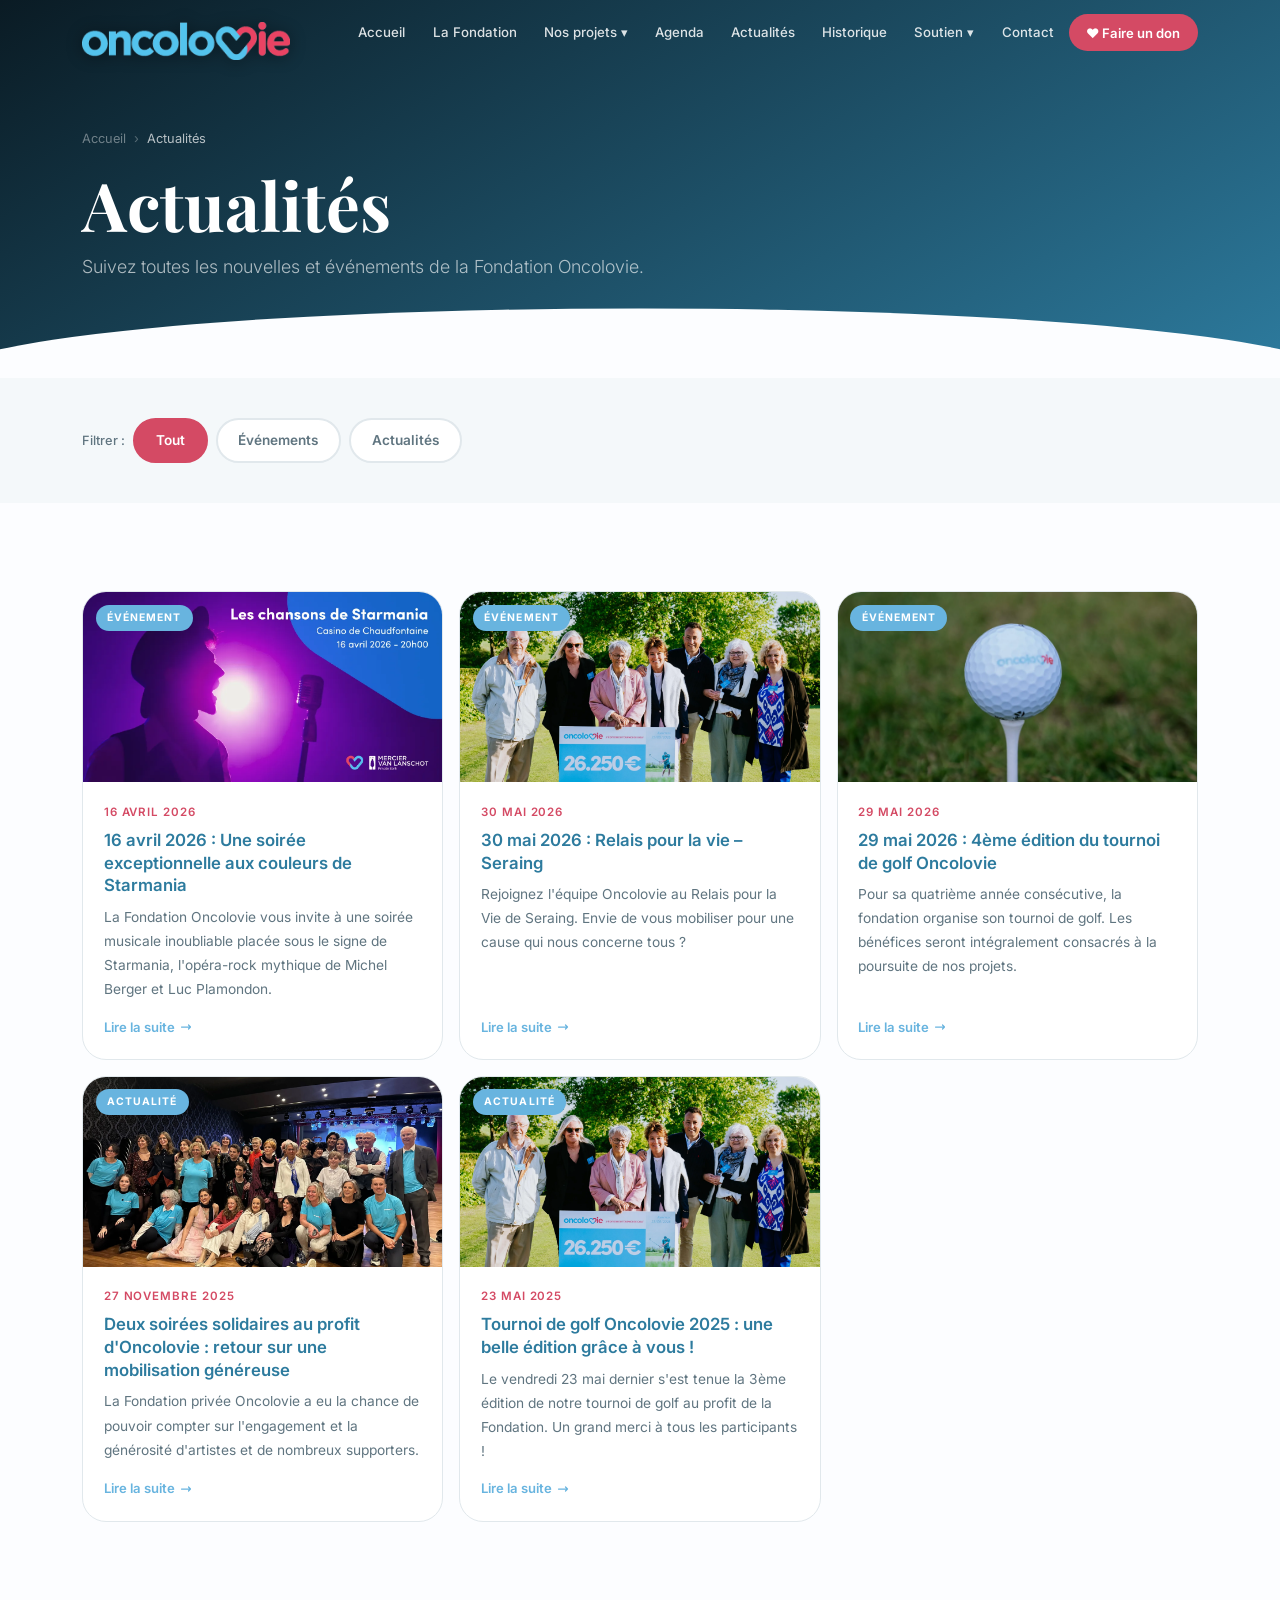
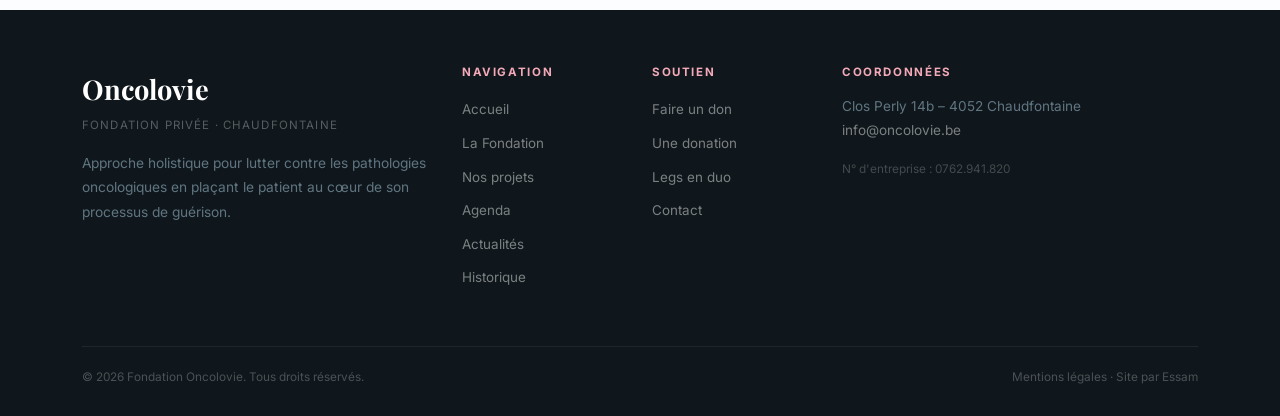
==== actualites.html @ 87f40489 "Add logo image to navbar + SVG icons for activity cards - Remplacement du texte "Oncolovie" par imag" ====
<!DOCTYPE html>
<html lang="fr">
<head>
  <meta charset="UTF-8">
  <meta name="viewport" content="width=device-width, initial-scale=1.0">
  <title>Actualités — Fondation Oncolovie</title>
  <link rel="stylesheet" href="https://cdn.jsdelivr.net/npm/bootstrap@5.3.3/dist/css/bootstrap.min.css">
  <link rel="preconnect" href="https://fonts.googleapis.com">
  <link rel="preconnect" href="https://fonts.gstatic.com" crossorigin>
  <link href="https://fonts.googleapis.com/css2?family=Playfair+Display:ital,wght@0,500;0,700;1,500&family=Inter:wght@300;400;500;600&display=swap" rel="stylesheet">
  <link rel="stylesheet" href="style.css">

  <meta name="description" content="Toutes les actualités et événements de la Fondation Oncolovie.">
</head>
<body>
<nav class="nav-wrap" id="nav">
  <div class="container">
    <div class="nav-inner">
      <a class="nav-brand" href="index.html"><img src="images/Logo.png" alt="Oncolovie" class="nav-logo"></a>
      <button class="hamburger" id="hbg" onclick="toggleNav()" aria-label="Menu">
        <span></span><span></span><span></span>
      </button>
      <ul class="nav-links" id="navlinks">
        <li><a href="index.html">Accueil</a></li>
        <li><a href="la-fondation.html">La Fondation</a></li>
        <li class="has-drop"><a href="projets.html">Nos projets ▾</a><div class="drop">
      <a href="projets.html#bons-cadeaux">Bons cadeaux – aidants proches</a>
      <a href="projets.html#soins-palliatifs">Les soins palliatifs</a>
      <a href="projets.html#psychomotricite">Module de psychomotricité</a>
      <a href="projets.html#aide-financiere">Aide financière aux parents</a>
      <a href="projets.html#reflexologie">Réflexologie plantaire</a>
      <a href="projets.html#bien-etre-had">Bien-être & HAD</a>
    </div></li>
        <li><a href="agenda.html">Agenda</a></li>
        <li><a href="actualites.html">Actualités</a></li>
        <li><a href="historique.html">Historique</a></li>
        <li class="has-drop"><a href="soutien.html">Soutien ▾</a><div class="drop">
      <a href="soutien.html#don">Faites un don</a>
      <a href="soutien.html#donation">Effectuez une donation</a>
      <a href="soutien.html#legs">Legs en duo</a>
    </div></li>
        <li><a href="contact.html">Contact</a></li>
        <li><a href="soutien.html#don" class="nav-don">❤ Faire un don</a></li>
      </ul>
    </div>
  </div>
</nav>
<section class="page-hero">
  <div class="container" style="position:relative;z-index:2;">
    <div class="bc"><a href="index.html">Accueil</a><span>›</span><span class="cur">Actualités</span></div>
    <h1>Actualités</h1>
    <p class="lead mt-2">Suivez toutes les nouvelles et événements de la Fondation Oncolovie.</p>
  </div>
</section>
<section class="sec-sm bg-warm">
  <div class="container">
    <div class="d-flex gap-2 flex-wrap align-items-center">
      <span style="font-size:.8rem;font-weight:500;color:var(--muted);">Filtrer :</span>
      <button class="amt on filter-btn" onclick="filter(this,'Tout')">Tout</button>
      <button class="amt filter-btn" onclick="filter(this,'Événement')">Événements</button>
      <button class="amt filter-btn" onclick="filter(this,'Actualité')">Actualités</button>
    </div>
  </div>
</section>
<section class="sec">
  <div class="container">
    <div class="row g-3" id="news-all">
      <div class="col-md-4"><div class="skeleton"></div></div>
      <div class="col-md-4"><div class="skeleton"></div></div>
      <div class="col-md-4"><div class="skeleton"></div></div>
    </div>
    <div id="no-r" style="display:none;" class="text-center py-5"><p>Aucun article dans cette catégorie.</p></div>
  </div>
</section>
<footer>
  <div class="container">
    <div class="row gy-4">
      <div class="col-lg-4">
        <div class="foot-brand">Oncolovie</div>
        <div class="foot-sub mt-1">Fondation privée · Chaudfontaine</div>
        <p style="font-size:.86rem;margin-top:1rem;">Approche holistique pour lutter contre les pathologies oncologiques en plaçant le patient au cœur de son processus de guérison.</p>
      </div>
      <div class="col-6 col-lg-2">
        <h5>Navigation</h5>
        <ul>
          <li><a href="index.html">Accueil</a></li>
          <li><a href="la-fondation.html">La Fondation</a></li>
          <li><a href="projets.html">Nos projets</a></li>
          <li><a href="agenda.html">Agenda</a></li>
          <li><a href="actualites.html">Actualités</a></li>
          <li><a href="historique.html">Historique</a></li>
        </ul>
      </div>
      <div class="col-6 col-lg-2">
        <h5>Soutien</h5>
        <ul>
          <li><a href="soutien.html#don">Faire un don</a></li>
          <li><a href="soutien.html#donation">Une donation</a></li>
          <li><a href="soutien.html#legs">Legs en duo</a></li>
          <li><a href="contact.html">Contact</a></li>
        </ul>
      </div>
      <div class="col-lg-4">
        <h5>Coordonnées</h5>
        <p style="font-size:.85rem;">Clos Perly 14b – 4052 Chaudfontaine<br>
          <a href="mailto:info@oncolovie.be" style="color:rgba(255,255,255,.45);">info@oncolovie.be</a></p>
        <p style="font-size:.74rem;margin-top:.6rem;color:rgba(255,255,255,.22);">N° d'entreprise : 0762.941.820</p>
      </div>
    </div>
    <div class="foot-bottom">
      <span>© 2026 Fondation Oncolovie. Tous droits réservés.</span>
      <span><a href="mentions-legales.html">Mentions légales</a> · Site par <a href="https://venomenale.github.io/DAFA/">Essam</a></span>
    </div>
  </div>
</footer>
<script src="https://cdn.jsdelivr.net/npm/bootstrap@5.3.3/dist/js/bootstrap.bundle.min.js"></script>
<script>
const navEl = document.getElementById('nav');
if(navEl) window.addEventListener('scroll', function(){ navEl.classList.toggle('solid', window.scrollY > 50); });

function toggleNav(){
  var nl = document.getElementById('navlinks');
  var hbg = document.getElementById('hbg');
  nl.classList.toggle('open');
  hbg.classList.toggle('is-open');
  if(!nl.classList.contains('open')){
    document.querySelectorAll('.has-drop').forEach(function(el){ el.classList.remove('open-drop'); });
  }
}

document.querySelectorAll('.has-drop > a').forEach(function(a){
  a.addEventListener('click', function(e){
    if(window.innerWidth < 992){
      e.preventDefault();
      var p = this.closest('.has-drop');
      var was = p.classList.contains('open-drop');
      document.querySelectorAll('.has-drop').forEach(function(el){ el.classList.remove('open-drop'); });
      if(!was) p.classList.add('open-drop');
    }
  });
});

document.querySelectorAll('.nav-links li:not(.has-drop) a').forEach(function(a){
  a.addEventListener('click', function(){
    if(window.innerWidth < 992){
      document.getElementById('navlinks').classList.remove('open');
      document.getElementById('hbg').classList.remove('is-open');
    }
  });
});

document.addEventListener('click', function(e){
  var nav = document.getElementById('nav');
  if(nav && !nav.contains(e.target)){
    document.getElementById('navlinks').classList.remove('open');
    document.getElementById('hbg').classList.remove('is-open');
    document.querySelectorAll('.has-drop').forEach(function(el){ el.classList.remove('open-drop'); });
  }
});

const obs = new IntersectionObserver(function(entries){
  entries.forEach(function(e){ if(e.isIntersecting) e.target.classList.add('in'); });
}, {threshold: 0.1});
document.querySelectorAll('.fu').forEach(function(el){ obs.observe(el); });
</script>
<script>
var allNews = [];
function fmtDate(s){ return new Date(s).toLocaleDateString('fr-BE',{day:'numeric',month:'long',year:'numeric'}); }
function buildCard(item){
  var img = item.image
    ? '<div class="news-thumb"><img src="' + item.image + '" alt="' + item.titre + '" loading="lazy"><span class="news-badge">' + item.tag + '</span></div>'
    : '<div class="news-thumb-fallback"></div>';
  return '<div class="col-md-4" data-tag="' + item.tag + '"><div class="news-card">' + img + '<div class="news-body"><div class="news-date">' + fmtDate(item.date) + '</div><h4>' + item.titre + '</h4><p>' + item.extrait + '</p><a href="' + item.lien + '" class="more-link">Lire la suite <svg viewBox="0 0 24 24" fill="none" stroke="currentColor" stroke-width="2.5" style="width:12px;height:12px"><path stroke-linecap="round" stroke-linejoin="round" d="M17 8l4 4m0 0l-4 4m4-4H3"/></svg></a></div></div></div>';
}
function renderNews(data){
  var g = document.getElementById('news-all');
  if(!g) return;
  if(!data.length){ g.innerHTML=''; document.getElementById('no-r').style.display='block'; return; }
  document.getElementById('no-r').style.display='none';
  g.innerHTML = data.map(buildCard).join('');
}
function filter(btn, tag){
  document.querySelectorAll('.filter-btn').forEach(function(b){ b.classList.remove('on'); });
  btn.classList.add('on');
  renderNews(tag === 'Tout' ? allNews : allNews.filter(function(n){ return n.tag === tag; }));
}
fetch('./news.json')
  .then(function(r){ return r.json(); })
  .then(function(d){ allNews = d; renderNews(d); })
  .catch(function(){
    var g = document.getElementById('news-all');
    if(g) g.innerHTML = '<div class="col-12 text-center py-4"><p>Actualités bientôt disponibles.</p></div>';
  });
</script>
</body>
</html>
---- style.css ----
/* ================================================================
   ONCOLOVIE — style.css
   ► Charte Graphique UX 2026
   ================================================================ */

:root {
  /* Couleurs Logo Oncolovie */
  --logo-blue:  #68B4DF;
  --logo-pink:  #D44A64;

  /* Variables principales */
  --rose:       var(--logo-blue);   
  --rose-d:     #2D7B9E;   
  --rose-l:     #A5D4EF;   
  --gold:       var(--logo-pink);   
  --gold-d:     #A1354A;   
  --gold-l:     #F3A9B7;   

  /* Fonds et Textes */
  --cream:      #FCFDFF;   
  --cream2:     #F4F8FA;   
  --white:      #FFFFFF;
  --ink:        #1A2A32;   
  --muted:      #607580;   
  --border:     #E1E8EC;   

  --font-titre: 'Playfair Display', serif;
  --font-corps: 'Inter', sans-serif;
  --radius:     14px;
  --radius-lg:  24px;
  
  --shadow:     0 4px 24px rgba(104, 180, 223, 0.12);
  --shadow-lg:  0 12px 48px rgba(104, 180, 223, 0.20);
}

/* ---- BASE ---- */
*, *::before, *::after { box-sizing: border-box; margin: 0; padding: 0; }
html { scroll-behavior: smooth; }
body { font-family: var(--font-corps); font-size: 16px; line-height: 1.7; color: var(--ink); background: var(--cream); -webkit-font-smoothing: antialiased; }

h1, h2, h3, h4 { font-family: var(--font-titre); line-height: 1.15; color: var(--rose-d); }
h1 { font-size: clamp(2.6rem, 5.5vw, 4.2rem); font-weight: 700; }
h2 { font-size: clamp(2rem, 4vw, 3rem); font-weight: 700; }
h3 { font-size: clamp(1.4rem, 2.5vw, 2rem); font-weight: 500; }
h4 { font-size: 1.15rem; font-weight: 600; font-family: var(--font-corps); }
p  { color: var(--muted); line-height: 1.75; }
a  { color: var(--rose); text-decoration: none; transition: .25s; }
a:hover { color: var(--gold); }
.lead { font-size: 1.12rem; font-weight: 300; color: var(--muted); }
img { max-width: 100%; }

/* ---- UTILITAIRES ---- */
.tag { display: inline-flex; align-items: center; gap: .35rem; font-size: .7rem; font-weight: 600; letter-spacing: .14em; text-transform: uppercase; color: var(--gold); margin-bottom: .6rem; }
.tag::before { content: ''; display: block; width: 22px; height: 2px; background: var(--gold); border-radius: 2px; }
.tag.center { justify-content: center; }
.divider { width: 44px; height: 3px; background: var(--gold); border-radius: 2px; margin: .9rem 0 1.4rem; }
.divider.center { margin-left: auto; margin-right: auto; }
.sec    { padding: 5.5rem 0; }
.sec-sm { padding: 2.5rem 0; }
.sec-md { padding: 3.5rem 0; }
.bg-warm { background: var(--cream2); }

/* ---- BOUTONS ---- */
.btn { display: inline-flex; align-items: center; gap: .5rem; padding: .85rem 2rem; border-radius: 50px; font-weight: 600; font-size: .9rem; border: none; cursor: pointer; transition: .25s; text-decoration: none !important; line-height: 1; }
.btn-rose  { background: var(--rose); color: #fff !important; box-shadow: 0 4px 18px rgba(104, 180, 223, 0.3); }
.btn-rose:hover  { background: var(--rose-d); transform: translateY(-2px); box-shadow: 0 8px 28px rgba(104, 180, 223, 0.4); color: #fff !important; }
.btn-gold  { background: var(--gold); color: #fff !important; box-shadow: 0 4px 18px rgba(212, 74, 100, 0.3); }
.btn-gold:hover  { background: var(--gold-d); transform: translateY(-2px); box-shadow: 0 8px 28px rgba(212, 74, 100, 0.4); color: #fff !important; }
.btn-outline { background: transparent; color: var(--rose) !important; border: 2px solid var(--rose); }
.btn-outline:hover { background: var(--rose); color: #fff !important; }
.btn-ghost { background: rgba(255,255,255,.12); color: #fff !important; border: 1.5px solid rgba(255,255,255,.35); backdrop-filter: blur(8px); }
.btn-ghost:hover { background: rgba(255,255,255,.22); color: #fff !important; }

/* ---- NAVBAR ---- */
.nav-wrap { position: fixed; top: 0; left: 0; right: 0; z-index: 9999; padding: .9rem 0; transition: .35s; }
.nav-wrap.solid { background: rgba(252, 253, 255, 0.96); backdrop-filter: blur(16px); box-shadow: 0 2px 20px rgba(0,0,0,.06); padding: .55rem 0; }
.nav-inner { display: flex; align-items: center; justify-content: space-between; gap: 1rem; }
.nav-brand { font-family: var(--font-titre); font-size: 1.5rem; font-weight: 700; color: #fff; line-height: 1; transition: .25s; text-decoration: none !important; display: flex; align-items: center; }
.nav-brand span { display: block; font-family: var(--font-corps); font-size: .62rem; font-weight: 400; letter-spacing: .16em; text-transform: uppercase; opacity: .7; margin-top: .1rem; }
.nav-logo { height: 38px; width: auto; display: block; filter: drop-shadow(0 1px 8px rgba(0,0,0,.45)); transition: .35s; }
.nav-wrap.solid .nav-logo { filter: none; }
.nav-wrap.solid .nav-brand { color: var(--rose-d); }
.nav-links { display: flex; align-items: center; gap: .2rem; list-style: none; }
.nav-links li a { color: rgba(255,255,255,.85); font-size: .83rem; font-weight: 500; padding: .4rem .75rem; border-radius: 8px; transition: .2s; display: block; text-decoration: none !important; }
.nav-links li a:hover { color: #fff; background: rgba(255,255,255,.1); }
.nav-wrap.solid .nav-links li a { color: var(--muted); }
.nav-wrap.solid .nav-links li a:hover { color: var(--rose); background: var(--cream2); }
.has-drop { position: relative; }
.drop { display: none; position: absolute; top: calc(100% + .5rem); left: 0; background: #fff; border-radius: var(--radius); padding: .5rem; min-width: 270px; box-shadow: 0 16px 48px rgba(0,0,0,.12); border: 1px solid var(--border); }
.has-drop:hover .drop { display: block; }
.drop a { display: block; padding: .5rem .9rem; font-size: .82rem; color: var(--muted) !important; border-radius: 8px; transition: .2s; text-decoration: none !important; }
.drop a:hover { background: var(--cream2); color: var(--rose) !important; }
.nav-don { background: var(--gold) !important; color: #fff !important; border-radius: 50px !important; padding: .45rem 1.1rem !important; font-weight: 600 !important; font-size: .82rem !important; }
.nav-don:hover { background: var(--gold-d) !important; transform: translateY(-1px); }
.hamburger { display: none; flex-direction: column; gap: 5px; cursor: pointer; background: none; border: none; padding: .3rem; }
.hamburger span { display: block; width: 22px; height: 2px; background: #fff; border-radius: 2px; transition: .3s; }
.nav-wrap.solid .hamburger span { background: var(--rose-d); }
@media (max-width: 991px) {
  .nav-links { display: none; flex-direction: column; position: absolute; top: 100%; left: 0; right: 0; background: rgba(10, 23, 32, 0.97); backdrop-filter: blur(16px); -webkit-backdrop-filter: blur(16px); padding: 1rem 1rem 1.5rem; gap: 0; box-shadow: 0 12px 40px rgba(0,0,0,.35); border-top: 1px solid rgba(255,255,255,.07); }
  .nav-links.open { display: flex; }
  .nav-links li a { color: rgba(255,255,255,.75) !important; padding: .7rem 1rem; border-radius: 8px; }
  .nav-links li a:hover { color: #fff !important; background: rgba(255,255,255,.08) !important; }
  .drop { position: static; box-shadow: none; border: none; padding: 0 0 .5rem 1rem; background: transparent; }
  .drop a { color: rgba(255,255,255,.45) !important; }
  .drop a:hover { color: rgba(255,255,255,.85) !important; background: rgba(255,255,255,.06) !important; }
  .has-drop .drop { display: none; }
  .has-drop.open-drop .drop { display: block; }
  .hamburger { display: flex; }
}

/* Hamburger → X animation */
.hamburger span { transition: transform .3s, opacity .3s; }
.hamburger.is-open span:nth-child(1) { transform: translateY(7px) rotate(45deg); }
.hamburger.is-open span:nth-child(2) { opacity: 0; transform: scaleX(0); }
.hamburger.is-open span:nth-child(3) { transform: translateY(-7px) rotate(-45deg); }

/* Filter buttons (fond clair) */
.filter-btn { border-color: var(--border) !important; color: var(--muted) !important; background: var(--white) !important; }
.filter-btn:hover { border-color: var(--rose) !important; color: var(--rose) !important; background: var(--cream2) !important; }
.filter-btn.on { border-color: var(--gold) !important; background: var(--gold) !important; color: #fff !important; }
.filter-btn.on:hover { background: var(--gold-d) !important; border-color: var(--gold-d) !important; }

/* ---- HERO ---- */
.hero { min-height: 100vh; display: flex; align-items: center; position: relative; overflow: hidden; background: linear-gradient(150deg, #0A1B24 0%, var(--rose-d) 40%, #051015 100%); }
.hero-bg { position: absolute; inset: 0; background-size: cover; background-position: center; opacity: .18; mix-blend-mode: luminosity; }
.hero-glow { position: absolute; width: 600px; height: 600px; border-radius: 50%; background: radial-gradient(circle, rgba(212, 74, 100, 0.15) 0%, transparent 70%); right: -100px; top: 50%; transform: translateY(-50%); pointer-events: none; }
.hero-ring { position: absolute; right: 0; top: 50%; transform: translateY(-50%); width: 500px; height: 500px; border: 1px solid rgba(212, 74, 100, 0.15); border-radius: 50%; pointer-events: none; }
.hero-ring::before { content: ''; position: absolute; inset: 50px; border: 1px solid rgba(212, 74, 100, 0.08); border-radius: 50%; }
.hero-content { position: relative; z-index: 2; max-width: 660px; }
.hero h1 { color: #fff; margin-bottom: 1.3rem; }
.hero h1 em { font-style: italic; color: var(--gold-l); }
.hero .lead { color: rgba(255,255,255,.7); max-width: 520px; margin-bottom: 2rem; }
.hero-btns { display: flex; flex-wrap: wrap; gap: .9rem; }
.hero-scroll { position: absolute; bottom: 2rem; left: 50%; transform: translateX(-50%); color: rgba(255,255,255,.35); font-size: .65rem; letter-spacing: .15em; text-transform: uppercase; display: flex; flex-direction: column; align-items: center; gap: .4rem; animation: bob 2.2s ease-in-out infinite; }
@keyframes bob { 0%,100%{transform:translateX(-50%) translateY(0)} 50%{transform:translateX(-50%) translateY(6px)} }

/* ---- STATS ---- */
.stats { background: var(--rose-d); padding: 2rem 0; }
.stats-grid { display: grid; grid-template-columns: repeat(4, 1fr); gap: 1px; background: rgba(255,255,255,.1); }
@media (max-width: 767px) { .stats-grid { grid-template-columns: repeat(2, 1fr); } }
.stat { background: var(--rose-d); padding: 1.5rem; text-align: center; }
.stat .num { font-family: var(--font-titre); font-size: 2.4rem; font-weight: 700; color: var(--gold-l); line-height: 1; }
.stat .lbl { font-size: .72rem; font-weight: 600; letter-spacing: .08em; text-transform: uppercase; color: rgba(255,255,255,.7); margin-top: .25rem; }

/* ---- CARDS ---- */
.bcard { background: var(--white); border-radius: var(--radius-lg); padding: 2rem; border: 1px solid var(--border); transition: .3s; height: 100%; }
.bcard:hover { transform: translateY(-4px); box-shadow: var(--shadow-lg); }
.icon-wrap { width: 48px; height: 48px; background: linear-gradient(135deg, var(--rose), var(--rose-l)); border-radius: 12px; display: flex; align-items: center; justify-content: center; margin-bottom: 1rem; }
.icon-wrap svg { width: 22px; height: 22px; stroke: #fff; fill: none; }
.icon-wrap.gold { background: linear-gradient(135deg, var(--gold), var(--gold-l)); }
.icon-wrap.sm { width: 38px; height: 38px; border-radius: 9px; }
.icon-wrap.sm svg { width: 18px; height: 18px; }
.icon-wrap.mx-auto { margin-left: auto; margin-right: auto; }

/* ---- ACTIVITÉS ---- */
.activite { text-align: center; padding: 1.5rem 1rem; background: var(--white); border-radius: var(--radius-lg); border: 1px solid var(--border); transition: .3s; }
.activite:hover { transform: translateY(-3px); box-shadow: var(--shadow); }
.activite img, .activite svg { width: 64px; height: 64px; object-fit: contain; margin-bottom: .9rem; display: block; margin-left: auto; margin-right: auto; }
.activite:hover svg { transform: scale(1.08); transition: .3s; }
.activite h4 { font-family: var(--font-corps); font-size: .95rem; font-weight: 600; color: var(--rose-d); }

/* ---- NEWS ---- */
.news-card { background: var(--white); border-radius: var(--radius-lg); overflow: hidden; border: 1px solid var(--border); transition: .3s; display: flex; flex-direction: column; height: 100%; }
.news-card:hover { transform: translateY(-4px); box-shadow: var(--shadow-lg); }
.news-thumb { height: 190px; overflow: hidden; position: relative; background: var(--cream2); }
.news-thumb img { width: 100%; height: 100%; object-fit: cover; transition: .5s; }
.news-card:hover .news-thumb img { transform: scale(1.05); }
.news-thumb-fallback { height: 190px; background: linear-gradient(135deg, var(--rose), var(--rose-l)); }
.news-badge { position: absolute; top: .8rem; left: .8rem; background: var(--rose); color: #fff; font-size: .65rem; font-weight: 700; letter-spacing: .1em; text-transform: uppercase; padding: .25rem .7rem; border-radius: 50px; }
.news-body { padding: 1.3rem; flex: 1; display: flex; flex-direction: column; }
.news-date { font-size: .72rem; font-weight: 600; letter-spacing: .08em; text-transform: uppercase; color: var(--gold); margin-bottom: .4rem; }
.news-body h4 { color: var(--rose-d); font-size: 1.05rem; margin-bottom: .5rem; line-height: 1.35; }
.news-body p { font-size: .86rem; flex: 1; margin-bottom: .9rem; }
.more-link { font-size: .82rem; font-weight: 600; color: var(--rose); display: inline-flex; align-items: center; gap: .3rem; margin-top: auto; }
.more-link svg { width: 12px; height: 12px; transition: .2s; }
.news-card:hover .more-link svg { transform: translateX(4px); }
.skeleton { background: linear-gradient(90deg, var(--cream2) 25%, var(--border) 50%, var(--cream2) 75%); background-size: 200% 100%; animation: shim 1.4s infinite; border-radius: var(--radius-lg); height: 290px; }
@keyframes shim { 0%{background-position:200% 0} 100%{background-position:-200% 0} }

/* ---- EVENTS ---- */
.event { display: flex; gap: 1.2rem; align-items: flex-start; background: var(--white); border-radius: var(--radius); padding: 1.3rem; border: 1px solid var(--border); transition: .25s; }
.event:hover { transform: translateY(-2px); box-shadow: var(--shadow); }
.event-cal { min-width: 58px; background: var(--rose); color: #fff; border-radius: 10px; text-align: center; padding: .5rem .35rem; flex-shrink: 0; }
.event-cal .d { font-family: var(--font-titre); font-size: 1.8rem; font-weight: 700; line-height: 1; }
.event-cal .m { font-size: .65rem; font-weight: 700; letter-spacing: .1em; text-transform: uppercase; opacity: .8; }
.event-info h4 { font-family: var(--font-corps); font-size: 1rem; font-weight: 600; color: var(--rose-d); margin-bottom: .2rem; }
.event-loc { font-size: .78rem; color: var(--muted); display: flex; align-items: center; gap: .25rem; margin-top: .3rem; }
.event-loc svg { width: 10px; height: 10px; }

/* ---- DON BANNER ---- */
.don-banner { background: linear-gradient(135deg, #0A1B24 0%, var(--rose-d) 50%, var(--gold-d) 100%); border-radius: var(--radius-lg); padding: 3.5rem 2.5rem; text-align: center; position: relative; overflow: hidden; }
.don-banner::before { content: '♥'; position: absolute; font-size: 14rem; opacity: .04; top: 50%; left: 50%; transform: translate(-50%,-50%); color: #fff; pointer-events: none; }
.don-banner h2 { color: #fff; font-style: italic; }
.don-banner .sub { color: rgba(255,255,255,.65); max-width: 460px; margin: .8rem auto 0; }
.amounts { display: flex; justify-content: center; gap: .7rem; flex-wrap: wrap; margin: 1.6rem 0; }
.amt { padding: .55rem 1.3rem; border: 2px solid rgba(255,255,255,.25); border-radius: 50px; color: #fff; font-weight: 600; font-size: .85rem; background: transparent; cursor: pointer; transition: .2s; }
.amt:hover, .amt.on { border-color: var(--gold-l); background: var(--gold); }

/* ---- FORMULAIRE ---- */
.fld { background: var(--cream); border: 1.5px solid var(--border); border-radius: 10px; padding: .82rem 1rem; font-family: var(--font-corps); font-size: .92rem; color: var(--ink); width: 100%; transition: .2s; }
.fld:focus { outline: none; border-color: var(--rose-l); box-shadow: 0 0 0 3px rgba(104, 180, 223, 0.15); }
.fld-label { display: block; font-size: .8rem; font-weight: 600; color: var(--ink); margin-bottom: .35rem; }
.form-card { background: var(--white); border-radius: var(--radius-lg); padding: 2.2rem; border: 1px solid var(--border); }

/* ---- PAGE HERO ---- */
.page-hero { padding: 8rem 0 5rem; background: linear-gradient(150deg, #0A1B24 0%, var(--rose-d) 100%); position: relative; overflow: hidden; }
.page-hero::after { content: ''; position: absolute; bottom: 0; left: 0; right: 0; height: 70px; background: var(--cream); clip-path: ellipse(55% 100% at 50% 100%); }
.page-hero h1 { color: #fff; }
.page-hero .lead { color: rgba(255,255,255,.65); }
.bc { display: flex; gap: .5rem; align-items: center; margin-bottom: 1rem; font-size: .8rem; }
.bc a { color: rgba(255,255,255,.4); text-decoration: none; }
.bc span { color: rgba(255,255,255,.3); }
.bc .cur { color: rgba(255,255,255,.7); }

/* ---- PROJETS ---- */
.proj-block { background: var(--white); border-radius: var(--radius-lg); padding: 2.5rem; border: 1px solid var(--border); border-top: 4px solid var(--gold); margin-bottom: 1.5rem; }
.proj-num { font-family: var(--font-titre); font-size: 3rem; font-weight: 700; color: var(--border); line-height: 1; margin-bottom: .5rem; }
.proj-block h3 { color: var(--rose-d); margin-bottom: .75rem; }

/* ---- CONTACT ---- */
.cinfo { display: flex; gap: .9rem; align-items: flex-start; margin-bottom: 1.2rem; }
.cicon { width: 40px; height: 40px; background: linear-gradient(135deg, var(--rose), var(--rose-l)); border-radius: 10px; display: flex; align-items: center; justify-content: center; flex-shrink: 0; }
.cicon svg { width: 18px; height: 18px; stroke: #fff; fill: none; }

/* ---- TIMELINE ---- */
.timeline { padding-left: 2.2rem; border-left: 2px solid var(--border); }
.tl-item { position: relative; margin-bottom: 2.5rem; }
.tl-item::before { content: ''; position: absolute; left: -2.6rem; top: .3rem; width: 14px; height: 14px; background: var(--gold); border-radius: 50%; border: 3px solid var(--cream); }

/* ---- CITATION ---- */
.quote { border-left: 4px solid var(--gold); padding: 1.2rem 1.5rem; background: var(--cream2); border-radius: 0 12px 12px 0; font-family: var(--font-titre); font-size: 1.25rem; font-style: italic; color: var(--rose-d); line-height: 1.5; }

/* ---- FOOTER ---- */
footer { background: #0F171C; color: rgba(255,255,255,.55); padding: 3.5rem 0 1.8rem; }
.foot-brand { font-family: var(--font-titre); font-size: 1.7rem; font-weight: 700; color: #fff; }
.foot-sub { font-size: .72rem; letter-spacing: .1em; color: rgba(255,255,255,.3); text-transform: uppercase; }
footer h5 { font-size: .72rem; font-weight: 700; letter-spacing: .14em; text-transform: uppercase; color: var(--gold-l); margin-bottom: 1rem; }
footer ul { list-style: none; padding: 0; }
footer li { margin-bottom: .4rem; }
footer li a { color: rgba(255,255,255,.45); font-size: .84rem; transition: .2s; text-decoration: none; }
footer li a:hover { color: var(--rose-l); }
.foot-bottom { border-top: 1px solid rgba(255,255,255,.07); padding-top: 1.2rem; margin-top: 2.5rem; font-size: .74rem; color: rgba(255,255,255,.25); display: flex; justify-content: space-between; flex-wrap: wrap; gap: .5rem; }
.foot-bottom a { color: rgba(255,255,255,.25); text-decoration: none; }

/* ---- ANIMATIONS ---- */
.fu { opacity: 0; transform: translateY(24px); transition: .6s; }
.fu.in { opacity: 1; transform: translateY(0); }
.d1{transition-delay:.1s} .d2{transition-delay:.2s} .d3{transition-delay:.3s} .d4{transition-delay:.4s}

/* ---- RESPONSIVE ---- */
@media (max-width: 991px) { .hero-ring { display: none; } }
@media (max-width: 767px) {
  .hero { padding: 5.5rem 0 3rem; min-height: 100svh; }
  .sec { padding: 3.5rem 0; }
  .don-banner { padding: 2.5rem 1.2rem; }
  .page-hero { padding: 7rem 0 4rem; }
}

/* Classes utilitaires ajoutées pour nettoyage HTML */
.img-overlay {
  position: absolute; inset: 0;
  background: linear-gradient(135deg, rgba(10, 27, 36, 0.7), rgba(104, 180, 223, 0.3));
  display: flex; align-items: flex-end; padding: 2rem; border-radius: 20px;
}
.img-overlay h3, .img-overlay p { color: #fff; }
.footer-link { color: rgba(255,255,255,.45); }
.footer-link:hover { color: var(--gold); }
.foot-nr { color: rgba(255,255,255,.22); }
.txt-italic-rose { font-style: italic; color: var(--rose-d); font-size: 1.05rem; }
.txt-small-muted { font-size: .85rem; margin-bottom: 0; }
.list-clean { list-style: none; padding: 0; }
.list-clean li { padding: .4rem 0; border-bottom: 1px solid var(--border); }
.list-clean li:last-child { border-bottom: none; }
.box-highlight { background: var(--cream2); border-radius: 12px; border-left: 4px solid var(--gold); padding: 1rem; margin-top: 1rem; }
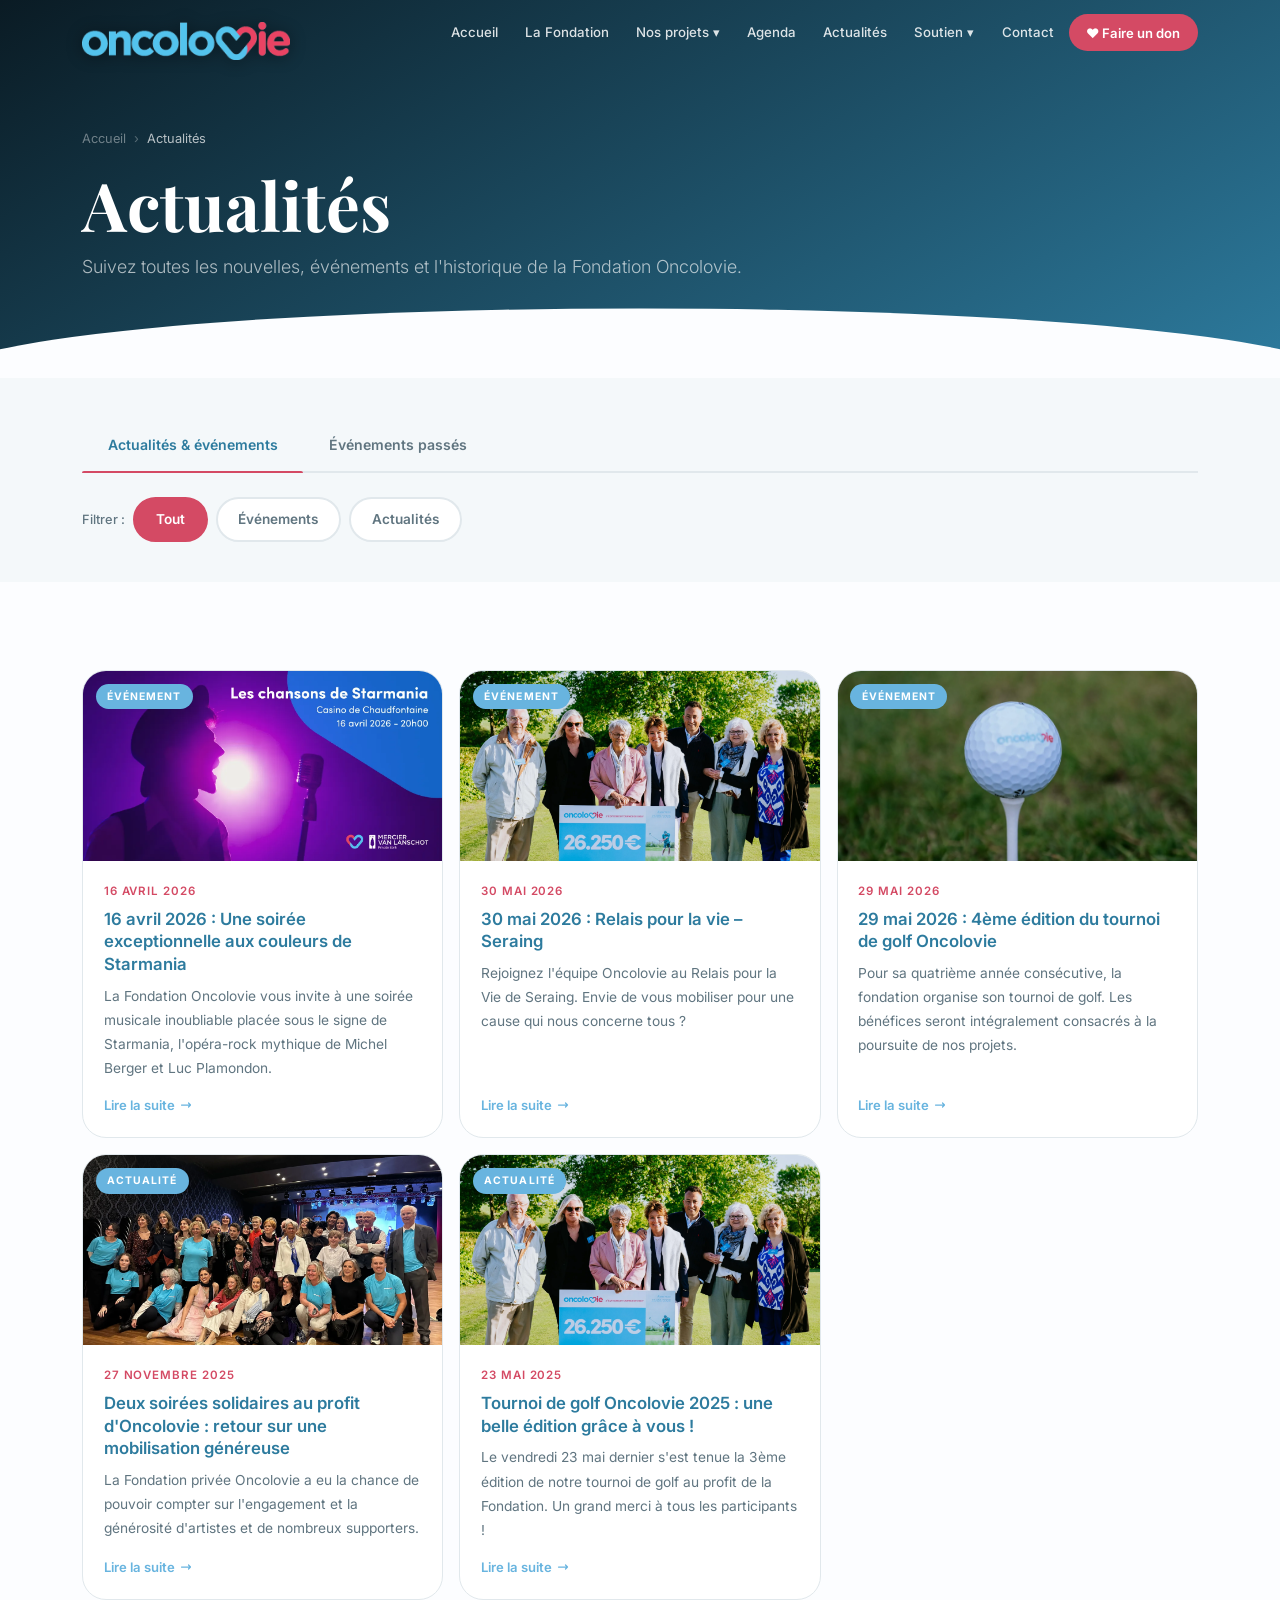
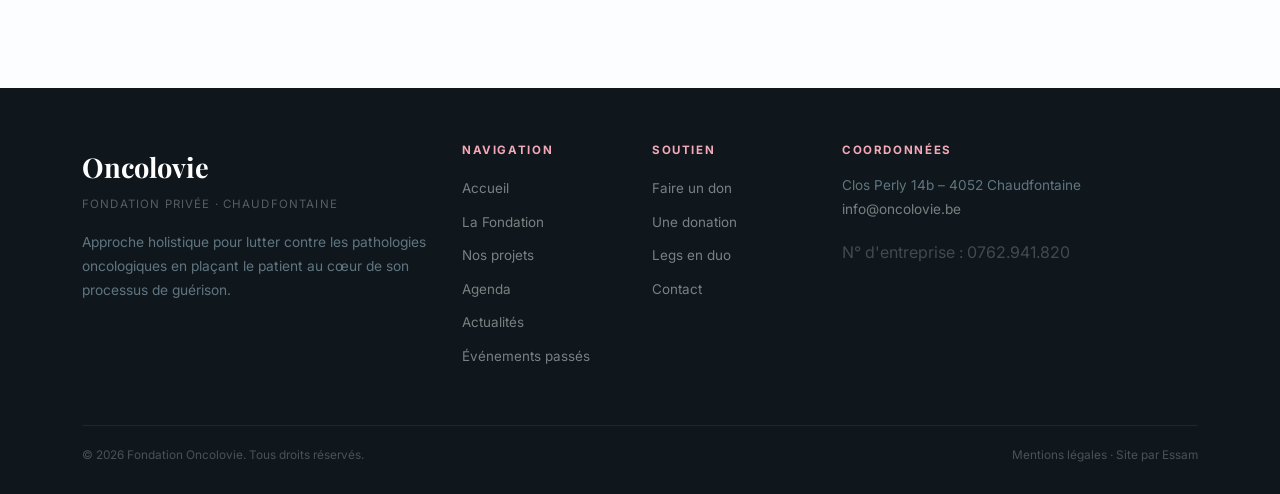
==== commit 8b12eb9d: "Merge Historique into Actualités with tab system - Suppression de l'onglet "Historique" du nav sur l" ====
--- a/actualites.html
+++ b/actualites.html
@@ -9,8 +9,7 @@
   <link rel="preconnect" href="https://fonts.gstatic.com" crossorigin>
   <link href="https://fonts.googleapis.com/css2?family=Playfair+Display:ital,wght@0,500;0,700;1,500&family=Inter:wght@300;400;500;600&display=swap" rel="stylesheet">
   <link rel="stylesheet" href="style.css">
-
-  <meta name="description" content="Toutes les actualités et événements de la Fondation Oncolovie.">
+  <meta name="description" content="Toutes les actualités, événements à venir et événements passés de la Fondation Oncolovie.">
 </head>
 <body>
 <nav class="nav-wrap" id="nav">
@@ -24,54 +23,100 @@
         <li><a href="index.html">Accueil</a></li>
         <li><a href="la-fondation.html">La Fondation</a></li>
         <li class="has-drop"><a href="projets.html">Nos projets ▾</a><div class="drop">
-      <a href="projets.html#bons-cadeaux">Bons cadeaux – aidants proches</a>
-      <a href="projets.html#soins-palliatifs">Les soins palliatifs</a>
-      <a href="projets.html#psychomotricite">Module de psychomotricité</a>
-      <a href="projets.html#aide-financiere">Aide financière aux parents</a>
-      <a href="projets.html#reflexologie">Réflexologie plantaire</a>
-      <a href="projets.html#bien-etre-had">Bien-être & HAD</a>
-    </div></li>
+          <a href="projets.html#bons-cadeaux">Bons cadeaux – aidants proches</a>
+          <a href="projets.html#soins-palliatifs">Les soins palliatifs</a>
+          <a href="projets.html#psychomotricite">Module de psychomotricité</a>
+          <a href="projets.html#aide-financiere">Aide financière aux parents</a>
+          <a href="projets.html#reflexologie">Réflexologie plantaire</a>
+          <a href="projets.html#bien-etre-had">Bien-être & HAD</a>
+        </div></li>
         <li><a href="agenda.html">Agenda</a></li>
         <li><a href="actualites.html">Actualités</a></li>
-        <li><a href="historique.html">Historique</a></li>
         <li class="has-drop"><a href="soutien.html">Soutien ▾</a><div class="drop">
-      <a href="soutien.html#don">Faites un don</a>
-      <a href="soutien.html#donation">Effectuez une donation</a>
-      <a href="soutien.html#legs">Legs en duo</a>
-    </div></li>
+          <a href="soutien.html#don">Faites un don</a>
+          <a href="soutien.html#donation">Effectuez une donation</a>
+          <a href="soutien.html#legs">Legs en duo</a>
+        </div></li>
         <li><a href="contact.html">Contact</a></li>
         <li><a href="soutien.html#don" class="nav-don">❤ Faire un don</a></li>
       </ul>
     </div>
   </div>
 </nav>
+
 <section class="page-hero">
   <div class="container" style="position:relative;z-index:2;">
     <div class="bc"><a href="index.html">Accueil</a><span>›</span><span class="cur">Actualités</span></div>
     <h1>Actualités</h1>
-    <p class="lead mt-2">Suivez toutes les nouvelles et événements de la Fondation Oncolovie.</p>
+    <p class="lead mt-2">Suivez toutes les nouvelles, événements et l'historique de la Fondation Oncolovie.</p>
   </div>
 </section>
+
 <section class="sec-sm bg-warm">
   <div class="container">
-    <div class="d-flex gap-2 flex-wrap align-items-center">
+
+    <!-- Onglets principaux -->
+    <div class="tabs-bar">
+      <button class="tab-btn active" id="tab-actu" onclick="switchTab('actu')">
+        Actualités &amp; événements
+      </button>
+      <button class="tab-btn" id="tab-hist" onclick="switchTab('hist')">
+        Événements passés
+      </button>
+    </div>
+
+    <!-- Filtres panel Actualités -->
+    <div id="filters-actu" class="d-flex gap-2 flex-wrap align-items-center">
       <span style="font-size:.8rem;font-weight:500;color:var(--muted);">Filtrer :</span>
-      <button class="amt on filter-btn" onclick="filter(this,'Tout')">Tout</button>
-      <button class="amt filter-btn" onclick="filter(this,'Événement')">Événements</button>
-      <button class="amt filter-btn" onclick="filter(this,'Actualité')">Actualités</button>
-    </div>
+      <button class="amt filter-btn on" onclick="filterActu(this,'Tout')">Tout</button>
+      <button class="amt filter-btn" onclick="filterActu(this,'Événement')">Événements</button>
+      <button class="amt filter-btn" onclick="filterActu(this,'Actualité')">Actualités</button>
+    </div>
+
+    <!-- Filtres panel Passés -->
+    <div id="filters-hist" class="d-flex gap-2 flex-wrap align-items-center" style="display:none!important;">
+      <span style="font-size:.8rem;font-weight:500;color:var(--muted);">Filtrer :</span>
+      <button class="amt filter-btn on" onclick="filterHist(this,'Tout')">Tout</button>
+      <button class="amt filter-btn" onclick="filterHist(this,'Golf')">Golf</button>
+      <button class="amt filter-btn" onclick="filterHist(this,'Spectacle')">Spectacles</button>
+      <button class="amt filter-btn" onclick="filterHist(this,'Moto')">Moto</button>
+      <button class="amt filter-btn" onclick="filterHist(this,'Solidarité')">Solidarité</button>
+      <button class="amt filter-btn" onclick="filterHist(this,'Exposition')">Exposition</button>
+    </div>
+
   </div>
 </section>
+
 <section class="sec">
   <div class="container">
-    <div class="row g-3" id="news-all">
-      <div class="col-md-4"><div class="skeleton"></div></div>
-      <div class="col-md-4"><div class="skeleton"></div></div>
-      <div class="col-md-4"><div class="skeleton"></div></div>
-    </div>
-    <div id="no-r" style="display:none;" class="text-center py-5"><p>Aucun article dans cette catégorie.</p></div>
+
+    <!-- Panel Actualités -->
+    <div id="panel-actu">
+      <div class="row g-3" id="news-all">
+        <div class="col-md-4"><div class="skeleton"></div></div>
+        <div class="col-md-4"><div class="skeleton"></div></div>
+        <div class="col-md-4"><div class="skeleton"></div></div>
+      </div>
+      <div id="no-r-actu" style="display:none;" class="text-center py-5">
+        <p>Aucun article dans cette catégorie.</p>
+      </div>
+    </div>
+
+    <!-- Panel Événements passés -->
+    <div id="panel-hist" style="display:none;">
+      <div class="row g-3" id="hist-all">
+        <div class="col-md-4"><div class="skeleton"></div></div>
+        <div class="col-md-4"><div class="skeleton"></div></div>
+        <div class="col-md-4"><div class="skeleton"></div></div>
+      </div>
+      <div id="no-r-hist" style="display:none;" class="text-center py-5">
+        <p>Aucun événement dans cette catégorie.</p>
+      </div>
+    </div>
+
   </div>
 </section>
+
 <footer>
   <div class="container">
     <div class="row gy-4">
@@ -88,7 +133,7 @@
           <li><a href="projets.html">Nos projets</a></li>
           <li><a href="agenda.html">Agenda</a></li>
           <li><a href="actualites.html">Actualités</a></li>
-          <li><a href="historique.html">Historique</a></li>
+          <li><a href="actualites.html#passes">Événements passés</a></li>
         </ul>
       </div>
       <div class="col-6 col-lg-2">
@@ -103,8 +148,8 @@
       <div class="col-lg-4">
         <h5>Coordonnées</h5>
         <p style="font-size:.85rem;">Clos Perly 14b – 4052 Chaudfontaine<br>
-          <a href="mailto:info@oncolovie.be" style="color:rgba(255,255,255,.45);">info@oncolovie.be</a></p>
-        <p style="font-size:.74rem;margin-top:.6rem;color:rgba(255,255,255,.22);">N° d'entreprise : 0762.941.820</p>
+          <a href="mailto:info@oncolovie.be" class="footer-link">info@oncolovie.be</a></p>
+        <p class="foot-nr mt-2">N° d'entreprise : 0762.941.820</p>
       </div>
     </div>
     <div class="foot-bottom">
@@ -113,8 +158,10 @@
     </div>
   </div>
 </footer>
+
 <script src="https://cdn.jsdelivr.net/npm/bootstrap@5.3.3/dist/js/bootstrap.bundle.min.js"></script>
 <script>
+/* ---- NAV ---- */
 const navEl = document.getElementById('nav');
 if(navEl) window.addEventListener('scroll', function(){ navEl.classList.toggle('solid', window.scrollY > 50); });
 
@@ -162,28 +209,47 @@
   entries.forEach(function(e){ if(e.isIntersecting) e.target.classList.add('in'); });
 }, {threshold: 0.1});
 document.querySelectorAll('.fu').forEach(function(el){ obs.observe(el); });
-</script>
-<script>
+
+/* ---- ONGLETS ---- */
+var currentTab = 'actu';
+
+function switchTab(tab){
+  currentTab = tab;
+  document.getElementById('tab-actu').classList.toggle('active', tab === 'actu');
+  document.getElementById('tab-hist').classList.toggle('active', tab === 'hist');
+  document.getElementById('panel-actu').style.display = tab === 'actu' ? 'block' : 'none';
+  document.getElementById('panel-hist').style.display = tab === 'hist' ? 'block' : 'none';
+  document.getElementById('filters-actu').style.display = tab === 'actu' ? 'flex' : 'none';
+  document.getElementById('filters-hist').style.display = tab === 'hist' ? 'flex' : 'none';
+  if(tab === 'hist') window.location.hash = 'passes';
+  else history.pushState('', '', window.location.pathname);
+}
+
+/* ---- ACTUALITÉS ---- */
 var allNews = [];
 function fmtDate(s){ return new Date(s).toLocaleDateString('fr-BE',{day:'numeric',month:'long',year:'numeric'}); }
-function buildCard(item){
+
+function buildNewsCard(item){
   var img = item.image
     ? '<div class="news-thumb"><img src="' + item.image + '" alt="' + item.titre + '" loading="lazy"><span class="news-badge">' + item.tag + '</span></div>'
     : '<div class="news-thumb-fallback"></div>';
   return '<div class="col-md-4" data-tag="' + item.tag + '"><div class="news-card">' + img + '<div class="news-body"><div class="news-date">' + fmtDate(item.date) + '</div><h4>' + item.titre + '</h4><p>' + item.extrait + '</p><a href="' + item.lien + '" class="more-link">Lire la suite <svg viewBox="0 0 24 24" fill="none" stroke="currentColor" stroke-width="2.5" style="width:12px;height:12px"><path stroke-linecap="round" stroke-linejoin="round" d="M17 8l4 4m0 0l-4 4m4-4H3"/></svg></a></div></div></div>';
 }
+
 function renderNews(data){
   var g = document.getElementById('news-all');
   if(!g) return;
-  if(!data.length){ g.innerHTML=''; document.getElementById('no-r').style.display='block'; return; }
-  document.getElementById('no-r').style.display='none';
-  g.innerHTML = data.map(buildCard).join('');
-}
-function filter(btn, tag){
-  document.querySelectorAll('.filter-btn').forEach(function(b){ b.classList.remove('on'); });
+  if(!data.length){ g.innerHTML=''; document.getElementById('no-r-actu').style.display='block'; return; }
+  document.getElementById('no-r-actu').style.display='none';
+  g.innerHTML = data.map(buildNewsCard).join('');
+}
+
+function filterActu(btn, tag){
+  document.querySelectorAll('#filters-actu .filter-btn').forEach(function(b){ b.classList.remove('on'); });
   btn.classList.add('on');
   renderNews(tag === 'Tout' ? allNews : allNews.filter(function(n){ return n.tag === tag; }));
 }
+
 fetch('./news.json')
   .then(function(r){ return r.json(); })
   .then(function(d){ allNews = d; renderNews(d); })
@@ -191,6 +257,43 @@
     var g = document.getElementById('news-all');
     if(g) g.innerHTML = '<div class="col-12 text-center py-4"><p>Actualités bientôt disponibles.</p></div>';
   });
+
+/* ---- ÉVÉNEMENTS PASSÉS ---- */
+var allHist = [];
+
+function buildHistCard(item){
+  var img = item.image
+    ? '<div class="news-thumb"><img src="' + item.image + '" alt="' + item.titre + '" loading="lazy"><span class="news-badge">' + item.tag + '</span></div>'
+    : '<div class="news-thumb" style="background:linear-gradient(135deg,var(--rose),var(--rose-l));position:relative;"><span class="news-badge" style="position:absolute;top:.8rem;left:.8rem;">' + item.tag + '</span></div>';
+  return '<div class="col-md-4" data-tag="' + item.tag + '"><div class="news-card">' + img + '<div class="news-body"><div class="news-date">' + fmtDate(item.date) + '</div><h4>' + item.titre + '</h4><p>' + item.extrait + '</p><a href="' + item.lien + '" class="more-link">Lire la suite <svg viewBox="0 0 24 24" fill="none" stroke="currentColor" stroke-width="2.5" style="width:12px;height:12px"><path stroke-linecap="round" stroke-linejoin="round" d="M17 8l4 4m0 0l-4 4m4-4H3"/></svg></a></div></div></div>';
+}
+
+function renderHist(data){
+  var g = document.getElementById('hist-all');
+  if(!g) return;
+  if(!data.length){ g.innerHTML=''; document.getElementById('no-r-hist').style.display='block'; return; }
+  document.getElementById('no-r-hist').style.display='none';
+  g.innerHTML = data.map(buildHistCard).join('');
+}
+
+function filterHist(btn, tag){
+  document.querySelectorAll('#filters-hist .filter-btn').forEach(function(b){ b.classList.remove('on'); });
+  btn.classList.add('on');
+  renderHist(tag === 'Tout' ? allHist : allHist.filter(function(n){ return n.tag === tag; }));
+}
+
+fetch('./historique.json')
+  .then(function(r){ return r.json(); })
+  .then(function(d){ allHist = d; renderHist(d); })
+  .catch(function(){
+    var g = document.getElementById('hist-all');
+    if(g) g.innerHTML = '<div class="col-12 text-center py-4"><p>Historique bientôt disponible.</p></div>';
+  });
+
+/* ---- Activation via hash #passes ---- */
+if(window.location.hash === '#passes'){
+  switchTab('hist');
+}
 </script>
 </body>
-</html>+</html>
--- a/style.css
+++ b/style.css
@@ -242,6 +242,15 @@
 .foot-bottom { border-top: 1px solid rgba(255,255,255,.07); padding-top: 1.2rem; margin-top: 2.5rem; font-size: .74rem; color: rgba(255,255,255,.25); display: flex; justify-content: space-between; flex-wrap: wrap; gap: .5rem; }
 .foot-bottom a { color: rgba(255,255,255,.25); text-decoration: none; }
 
+/* ---- ONGLETS ---- */
+.tabs-bar { display: flex; gap: 0; border-bottom: 2px solid var(--border); margin-bottom: 1.5rem; }
+.tab-btn { padding: .9rem 1.6rem; font-weight: 600; font-size: .88rem; color: var(--muted); background: none; border: none; cursor: pointer; position: relative; transition: .2s; white-space: nowrap; }
+.tab-btn::after { content: ''; position: absolute; bottom: -2px; left: 0; right: 0; height: 2px; background: var(--gold); border-radius: 2px 2px 0 0; transform: scaleX(0); transition: .25s; }
+.tab-btn.active { color: var(--rose-d); }
+.tab-btn.active::after { transform: scaleX(1); }
+.tab-btn:hover { color: var(--rose); }
+@media (max-width: 575px) { .tab-btn { padding: .75rem .9rem; font-size: .82rem; } }
+
 /* ---- ANIMATIONS ---- */
 .fu { opacity: 0; transform: translateY(24px); transition: .6s; }
 .fu.in { opacity: 1; transform: translateY(0); }
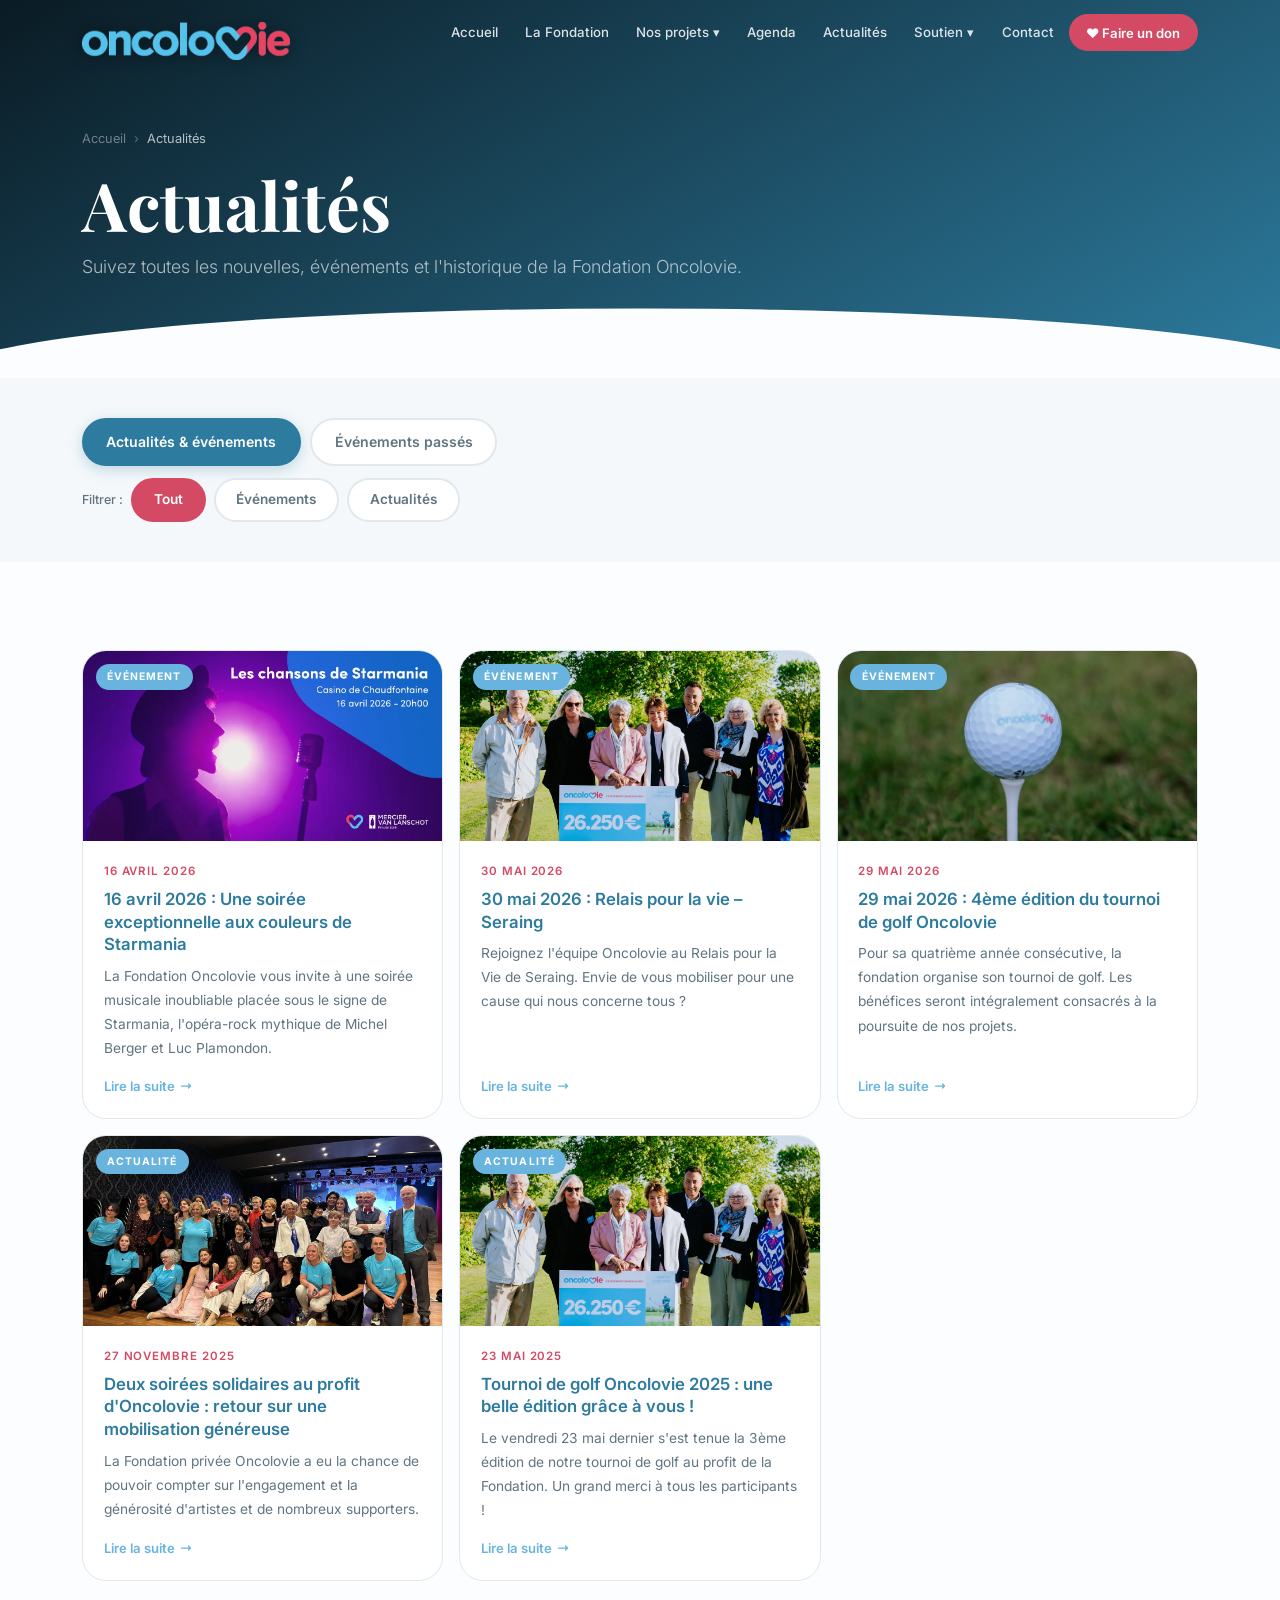
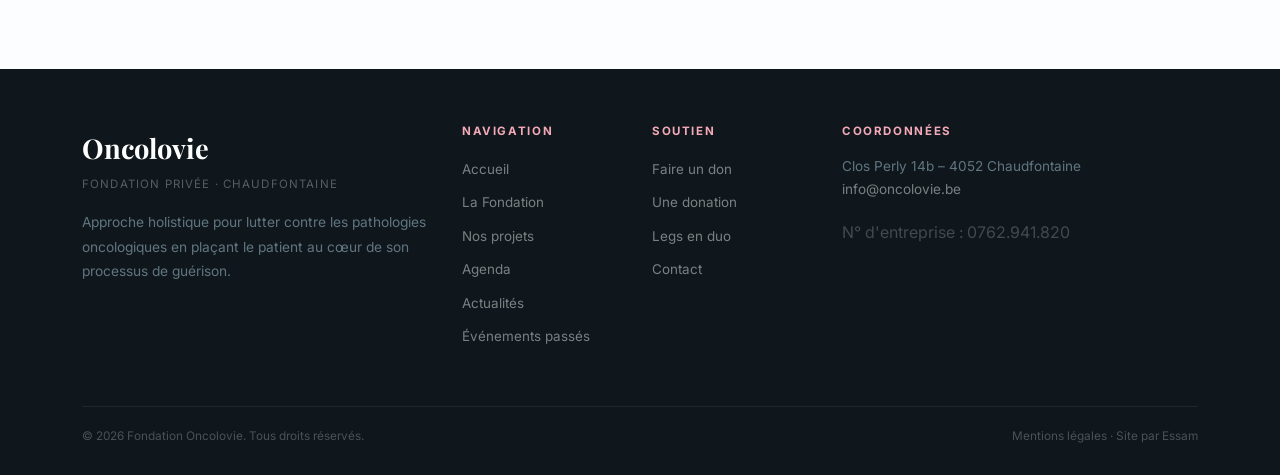
==== commit 98ffb397: "Fix tab design: pill tabs, no Bootstrap conflict on sub-filters - Remplace tabs-bar/tab-btn par tab-" ====
--- a/actualites.html
+++ b/actualites.html
@@ -55,27 +55,27 @@
 <section class="sec-sm bg-warm">
   <div class="container">
 
-    <!-- Onglets principaux -->
-    <div class="tabs-bar">
-      <button class="tab-btn active" id="tab-actu" onclick="switchTab('actu')">
+    <!-- Onglets principaux (pill tabs) -->
+    <div style="display:flex;gap:.6rem;flex-wrap:wrap;margin-bottom:.75rem;">
+      <button class="tab-pill active" id="tab-actu" onclick="switchTab('actu')">
         Actualités &amp; événements
       </button>
-      <button class="tab-btn" id="tab-hist" onclick="switchTab('hist')">
+      <button class="tab-pill" id="tab-hist" onclick="switchTab('hist')">
         Événements passés
       </button>
     </div>
 
-    <!-- Filtres panel Actualités -->
-    <div id="filters-actu" class="d-flex gap-2 flex-wrap align-items-center">
-      <span style="font-size:.8rem;font-weight:500;color:var(--muted);">Filtrer :</span>
+    <!-- Sous-filtres Actualités (visibles par défaut) -->
+    <div id="filters-actu" style="display:flex;gap:.5rem;flex-wrap:wrap;align-items:center;">
+      <span style="font-size:.78rem;font-weight:500;color:var(--muted);">Filtrer :</span>
       <button class="amt filter-btn on" onclick="filterActu(this,'Tout')">Tout</button>
       <button class="amt filter-btn" onclick="filterActu(this,'Événement')">Événements</button>
       <button class="amt filter-btn" onclick="filterActu(this,'Actualité')">Actualités</button>
     </div>
 
-    <!-- Filtres panel Passés -->
-    <div id="filters-hist" class="d-flex gap-2 flex-wrap align-items-center" style="display:none!important;">
-      <span style="font-size:.8rem;font-weight:500;color:var(--muted);">Filtrer :</span>
+    <!-- Sous-filtres Événements passés (cachés par défaut) -->
+    <div id="filters-hist" style="display:none;gap:.5rem;flex-wrap:wrap;align-items:center;">
+      <span style="font-size:.78rem;font-weight:500;color:var(--muted);">Filtrer :</span>
       <button class="amt filter-btn on" onclick="filterHist(this,'Tout')">Tout</button>
       <button class="amt filter-btn" onclick="filterHist(this,'Golf')">Golf</button>
       <button class="amt filter-btn" onclick="filterHist(this,'Spectacle')">Spectacles</button>
@@ -215,14 +215,20 @@
 
 function switchTab(tab){
   currentTab = tab;
+  /* Onglets */
   document.getElementById('tab-actu').classList.toggle('active', tab === 'actu');
   document.getElementById('tab-hist').classList.toggle('active', tab === 'hist');
-  document.getElementById('panel-actu').style.display = tab === 'actu' ? 'block' : 'none';
-  document.getElementById('panel-hist').style.display = tab === 'hist' ? 'block' : 'none';
-  document.getElementById('filters-actu').style.display = tab === 'actu' ? 'flex' : 'none';
-  document.getElementById('filters-hist').style.display = tab === 'hist' ? 'flex' : 'none';
-  if(tab === 'hist') window.location.hash = 'passes';
-  else history.pushState('', '', window.location.pathname);
+  /* Panels */
+  document.getElementById('panel-actu').style.display = tab === 'actu' ? '' : 'none';
+  document.getElementById('panel-hist').style.display = tab === 'hist' ? '' : 'none';
+  /* Sous-filtres — pas de classe Bootstrap, contrôle pur inline */
+  var fa = document.getElementById('filters-actu');
+  var fh = document.getElementById('filters-hist');
+  fa.style.display = tab === 'actu' ? 'flex' : 'none';
+  fh.style.display = tab === 'hist' ? 'flex' : 'none';
+  /* Hash URL */
+  if(tab === 'hist') history.replaceState(null, '', '#passes');
+  else history.replaceState(null, '', window.location.pathname);
 }
 
 /* ---- ACTUALITÉS ---- */
--- a/style.css
+++ b/style.css
@@ -242,14 +242,10 @@
 .foot-bottom { border-top: 1px solid rgba(255,255,255,.07); padding-top: 1.2rem; margin-top: 2.5rem; font-size: .74rem; color: rgba(255,255,255,.25); display: flex; justify-content: space-between; flex-wrap: wrap; gap: .5rem; }
 .foot-bottom a { color: rgba(255,255,255,.25); text-decoration: none; }
 
-/* ---- ONGLETS ---- */
-.tabs-bar { display: flex; gap: 0; border-bottom: 2px solid var(--border); margin-bottom: 1.5rem; }
-.tab-btn { padding: .9rem 1.6rem; font-weight: 600; font-size: .88rem; color: var(--muted); background: none; border: none; cursor: pointer; position: relative; transition: .2s; white-space: nowrap; }
-.tab-btn::after { content: ''; position: absolute; bottom: -2px; left: 0; right: 0; height: 2px; background: var(--gold); border-radius: 2px 2px 0 0; transform: scaleX(0); transition: .25s; }
-.tab-btn.active { color: var(--rose-d); }
-.tab-btn.active::after { transform: scaleX(1); }
-.tab-btn:hover { color: var(--rose); }
-@media (max-width: 575px) { .tab-btn { padding: .75rem .9rem; font-size: .82rem; } }
+/* ---- ONGLETS pill ---- */
+.tab-pill { padding: .6rem 1.4rem; border-radius: 50px; font-weight: 600; font-size: .88rem; background: var(--white); color: var(--muted); border: 2px solid var(--border); cursor: pointer; transition: .2s; white-space: nowrap; }
+.tab-pill.active { background: var(--rose-d); color: #fff; border-color: var(--rose-d); box-shadow: 0 4px 14px rgba(45,123,158,.25); }
+.tab-pill:hover:not(.active) { border-color: var(--rose); color: var(--rose); }
 
 /* ---- ANIMATIONS ---- */
 .fu { opacity: 0; transform: translateY(24px); transition: .6s; }
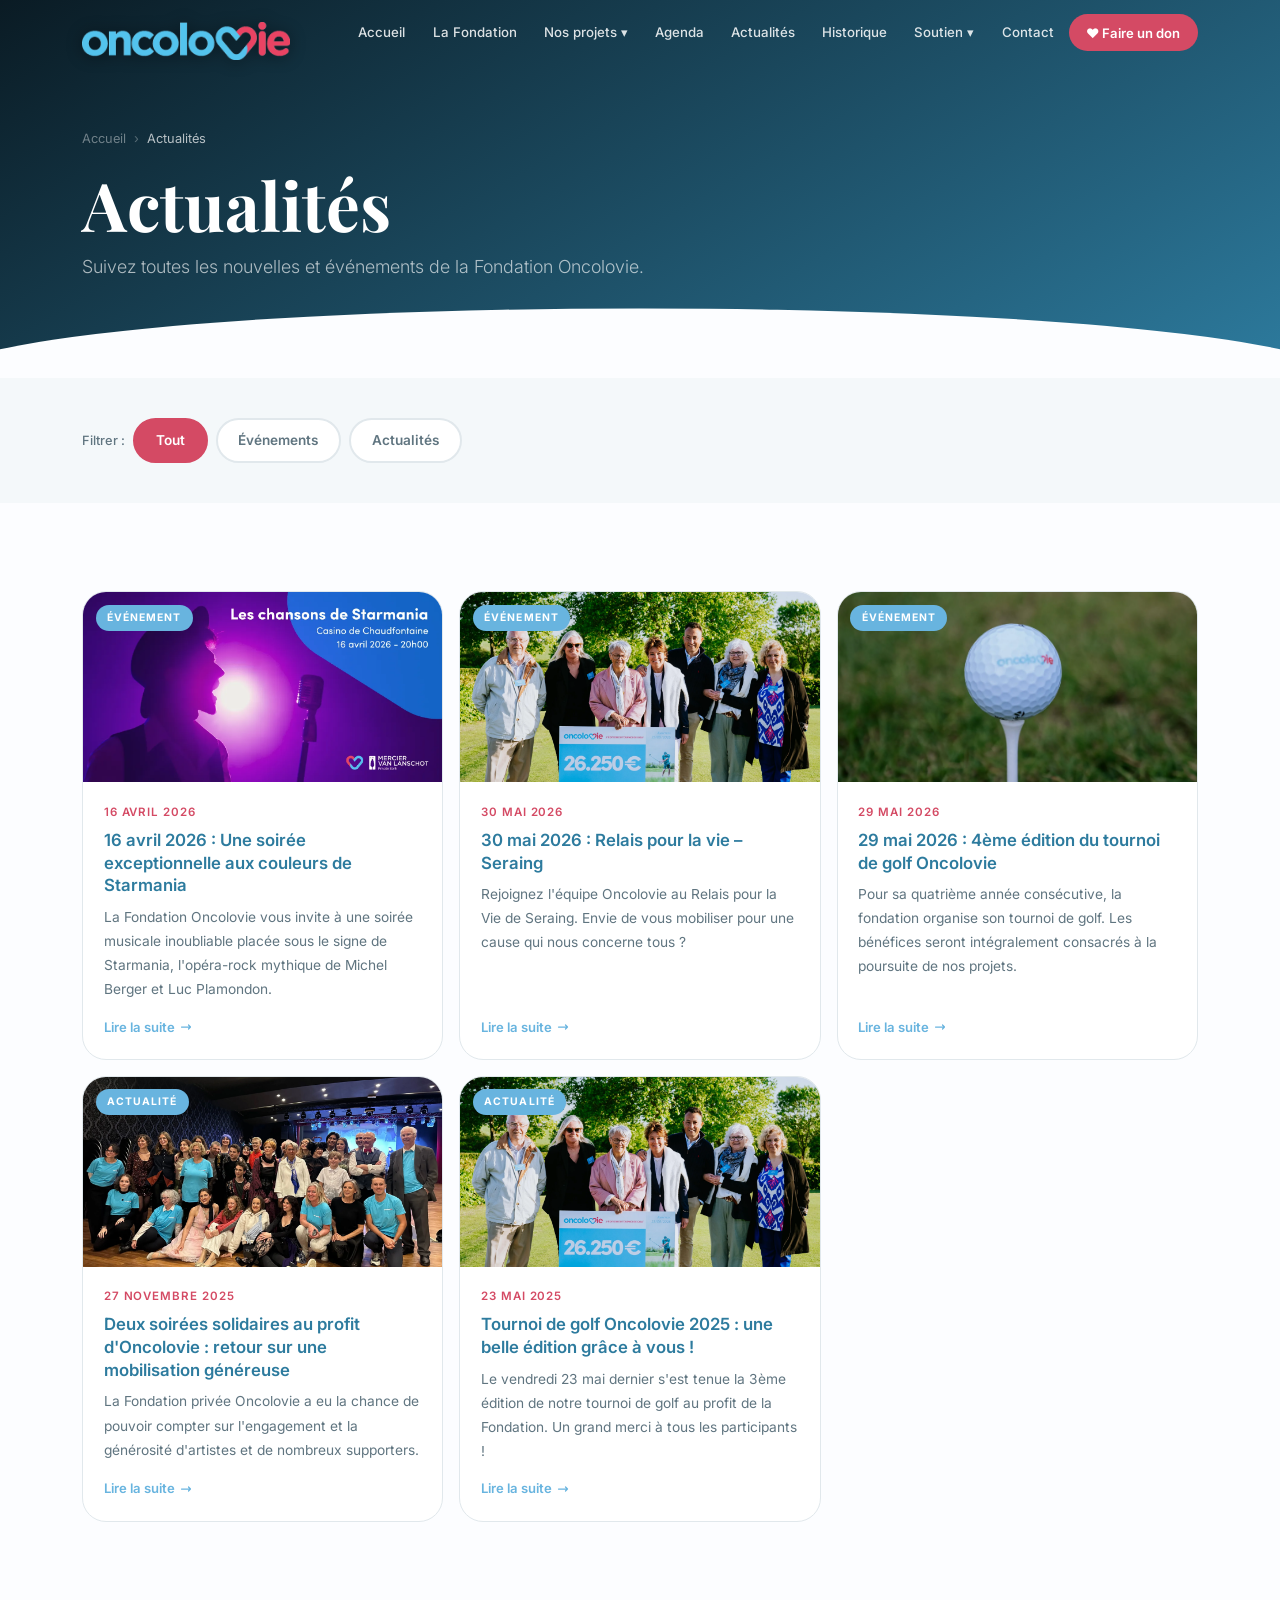
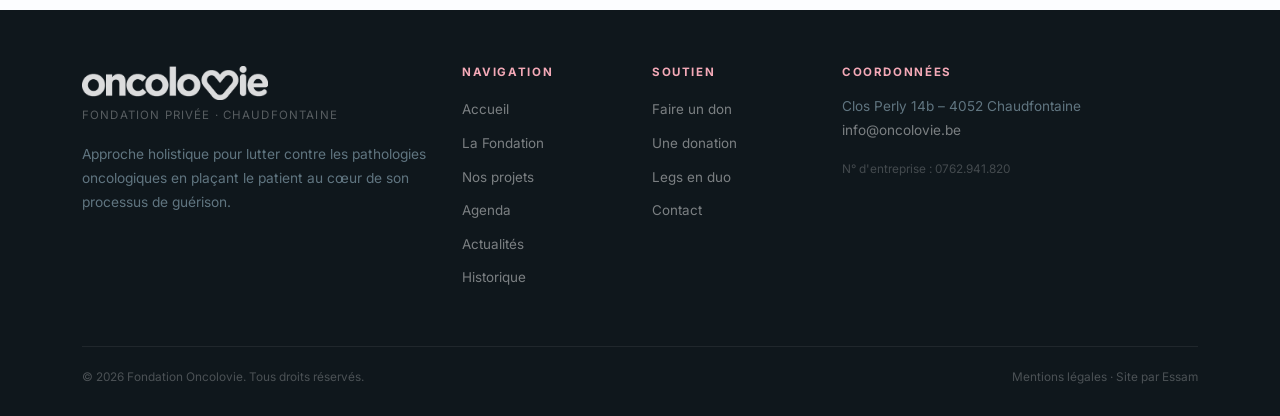
==== commit 902d4b8f: "Fix homepage doublon, restore CTA image, replace footer text with logo - Filter news grid to show on" ====
--- a/actualites.html
+++ b/actualites.html
@@ -9,7 +9,8 @@
   <link rel="preconnect" href="https://fonts.gstatic.com" crossorigin>
   <link href="https://fonts.googleapis.com/css2?family=Playfair+Display:ital,wght@0,500;0,700;1,500&family=Inter:wght@300;400;500;600&display=swap" rel="stylesheet">
   <link rel="stylesheet" href="style.css">
-  <meta name="description" content="Toutes les actualités, événements à venir et événements passés de la Fondation Oncolovie.">
+
+  <meta name="description" content="Toutes les actualités et événements de la Fondation Oncolovie.">
 </head>
 <body>
 <nav class="nav-wrap" id="nav">
@@ -23,105 +24,59 @@
         <li><a href="index.html">Accueil</a></li>
         <li><a href="la-fondation.html">La Fondation</a></li>
         <li class="has-drop"><a href="projets.html">Nos projets ▾</a><div class="drop">
-          <a href="projets.html#bons-cadeaux">Bons cadeaux – aidants proches</a>
-          <a href="projets.html#soins-palliatifs">Les soins palliatifs</a>
-          <a href="projets.html#psychomotricite">Module de psychomotricité</a>
-          <a href="projets.html#aide-financiere">Aide financière aux parents</a>
-          <a href="projets.html#reflexologie">Réflexologie plantaire</a>
-          <a href="projets.html#bien-etre-had">Bien-être & HAD</a>
-        </div></li>
+      <a href="projets.html#bons-cadeaux">Bons cadeaux – aidants proches</a>
+      <a href="projets.html#soins-palliatifs">Les soins palliatifs</a>
+      <a href="projets.html#psychomotricite">Module de psychomotricité</a>
+      <a href="projets.html#aide-financiere">Aide financière aux parents</a>
+      <a href="projets.html#reflexologie">Réflexologie plantaire</a>
+      <a href="projets.html#bien-etre-had">Bien-être & HAD</a>
+    </div></li>
         <li><a href="agenda.html">Agenda</a></li>
         <li><a href="actualites.html">Actualités</a></li>
+        <li><a href="historique.html">Historique</a></li>
         <li class="has-drop"><a href="soutien.html">Soutien ▾</a><div class="drop">
-          <a href="soutien.html#don">Faites un don</a>
-          <a href="soutien.html#donation">Effectuez une donation</a>
-          <a href="soutien.html#legs">Legs en duo</a>
-        </div></li>
+      <a href="soutien.html#don">Faites un don</a>
+      <a href="soutien.html#donation">Effectuez une donation</a>
+      <a href="soutien.html#legs">Legs en duo</a>
+    </div></li>
         <li><a href="contact.html">Contact</a></li>
         <li><a href="soutien.html#don" class="nav-don">❤ Faire un don</a></li>
       </ul>
     </div>
   </div>
 </nav>
-
 <section class="page-hero">
   <div class="container" style="position:relative;z-index:2;">
     <div class="bc"><a href="index.html">Accueil</a><span>›</span><span class="cur">Actualités</span></div>
     <h1>Actualités</h1>
-    <p class="lead mt-2">Suivez toutes les nouvelles, événements et l'historique de la Fondation Oncolovie.</p>
+    <p class="lead mt-2">Suivez toutes les nouvelles et événements de la Fondation Oncolovie.</p>
   </div>
 </section>
-
 <section class="sec-sm bg-warm">
   <div class="container">
-
-    <!-- Onglets principaux (pill tabs) -->
-    <div style="display:flex;gap:.6rem;flex-wrap:wrap;margin-bottom:.75rem;">
-      <button class="tab-pill active" id="tab-actu" onclick="switchTab('actu')">
-        Actualités &amp; événements
-      </button>
-      <button class="tab-pill" id="tab-hist" onclick="switchTab('hist')">
-        Événements passés
-      </button>
+    <div class="d-flex gap-2 flex-wrap align-items-center">
+      <span style="font-size:.8rem;font-weight:500;color:var(--muted);">Filtrer :</span>
+      <button class="amt on filter-btn" onclick="filter(this,'Tout')">Tout</button>
+      <button class="amt filter-btn" onclick="filter(this,'Événement')">Événements</button>
+      <button class="amt filter-btn" onclick="filter(this,'Actualité')">Actualités</button>
     </div>
-
-    <!-- Sous-filtres Actualités (visibles par défaut) -->
-    <div id="filters-actu" style="display:flex;gap:.5rem;flex-wrap:wrap;align-items:center;">
-      <span style="font-size:.78rem;font-weight:500;color:var(--muted);">Filtrer :</span>
-      <button class="amt filter-btn on" onclick="filterActu(this,'Tout')">Tout</button>
-      <button class="amt filter-btn" onclick="filterActu(this,'Événement')">Événements</button>
-      <button class="amt filter-btn" onclick="filterActu(this,'Actualité')">Actualités</button>
-    </div>
-
-    <!-- Sous-filtres Événements passés (cachés par défaut) -->
-    <div id="filters-hist" style="display:none;gap:.5rem;flex-wrap:wrap;align-items:center;">
-      <span style="font-size:.78rem;font-weight:500;color:var(--muted);">Filtrer :</span>
-      <button class="amt filter-btn on" onclick="filterHist(this,'Tout')">Tout</button>
-      <button class="amt filter-btn" onclick="filterHist(this,'Golf')">Golf</button>
-      <button class="amt filter-btn" onclick="filterHist(this,'Spectacle')">Spectacles</button>
-      <button class="amt filter-btn" onclick="filterHist(this,'Moto')">Moto</button>
-      <button class="amt filter-btn" onclick="filterHist(this,'Solidarité')">Solidarité</button>
-      <button class="amt filter-btn" onclick="filterHist(this,'Exposition')">Exposition</button>
-    </div>
-
   </div>
 </section>
-
 <section class="sec">
   <div class="container">
-
-    <!-- Panel Actualités -->
-    <div id="panel-actu">
-      <div class="row g-3" id="news-all">
-        <div class="col-md-4"><div class="skeleton"></div></div>
-        <div class="col-md-4"><div class="skeleton"></div></div>
-        <div class="col-md-4"><div class="skeleton"></div></div>
-      </div>
-      <div id="no-r-actu" style="display:none;" class="text-center py-5">
-        <p>Aucun article dans cette catégorie.</p>
-      </div>
+    <div class="row g-3" id="news-all">
+      <div class="col-md-4"><div class="skeleton"></div></div>
+      <div class="col-md-4"><div class="skeleton"></div></div>
+      <div class="col-md-4"><div class="skeleton"></div></div>
     </div>
-
-    <!-- Panel Événements passés -->
-    <div id="panel-hist" style="display:none;">
-      <div class="row g-3" id="hist-all">
-        <div class="col-md-4"><div class="skeleton"></div></div>
-        <div class="col-md-4"><div class="skeleton"></div></div>
-        <div class="col-md-4"><div class="skeleton"></div></div>
-      </div>
-      <div id="no-r-hist" style="display:none;" class="text-center py-5">
-        <p>Aucun événement dans cette catégorie.</p>
-      </div>
-    </div>
-
+    <div id="no-r" style="display:none;" class="text-center py-5"><p>Aucun article dans cette catégorie.</p></div>
   </div>
 </section>
-
 <footer>
   <div class="container">
     <div class="row gy-4">
       <div class="col-lg-4">
-        <div class="foot-brand">Oncolovie</div>
+        <img src="images/Logo.png" alt="Oncolovie" style="height:34px;margin-bottom:.4rem;filter:brightness(0) invert(1);opacity:.85;display:block;">
         <div class="foot-sub mt-1">Fondation privée · Chaudfontaine</div>
         <p style="font-size:.86rem;margin-top:1rem;">Approche holistique pour lutter contre les pathologies oncologiques en plaçant le patient au cœur de son processus de guérison.</p>
       </div>
@@ -133,7 +88,7 @@
           <li><a href="projets.html">Nos projets</a></li>
           <li><a href="agenda.html">Agenda</a></li>
           <li><a href="actualites.html">Actualités</a></li>
-          <li><a href="actualites.html#passes">Événements passés</a></li>
+          <li><a href="historique.html">Historique</a></li>
         </ul>
       </div>
       <div class="col-6 col-lg-2">
@@ -148,8 +103,8 @@
       <div class="col-lg-4">
         <h5>Coordonnées</h5>
         <p style="font-size:.85rem;">Clos Perly 14b – 4052 Chaudfontaine<br>
-          <a href="mailto:info@oncolovie.be" class="footer-link">info@oncolovie.be</a></p>
-        <p class="foot-nr mt-2">N° d'entreprise : 0762.941.820</p>
+          <a href="mailto:info@oncolovie.be" style="color:rgba(255,255,255,.45);">info@oncolovie.be</a></p>
+        <p style="font-size:.74rem;margin-top:.6rem;color:rgba(255,255,255,.22);">N° d'entreprise : 0762.941.820</p>
       </div>
     </div>
     <div class="foot-bottom">
@@ -158,10 +113,8 @@
     </div>
   </div>
 </footer>
-
 <script src="https://cdn.jsdelivr.net/npm/bootstrap@5.3.3/dist/js/bootstrap.bundle.min.js"></script>
 <script>
-/* ---- NAV ---- */
 const navEl = document.getElementById('nav');
 if(navEl) window.addEventListener('scroll', function(){ navEl.classList.toggle('solid', window.scrollY > 50); });
 
@@ -209,53 +162,28 @@
   entries.forEach(function(e){ if(e.isIntersecting) e.target.classList.add('in'); });
 }, {threshold: 0.1});
 document.querySelectorAll('.fu').forEach(function(el){ obs.observe(el); });
-
-/* ---- ONGLETS ---- */
-var currentTab = 'actu';
-
-function switchTab(tab){
-  currentTab = tab;
-  /* Onglets */
-  document.getElementById('tab-actu').classList.toggle('active', tab === 'actu');
-  document.getElementById('tab-hist').classList.toggle('active', tab === 'hist');
-  /* Panels */
-  document.getElementById('panel-actu').style.display = tab === 'actu' ? '' : 'none';
-  document.getElementById('panel-hist').style.display = tab === 'hist' ? '' : 'none';
-  /* Sous-filtres — pas de classe Bootstrap, contrôle pur inline */
-  var fa = document.getElementById('filters-actu');
-  var fh = document.getElementById('filters-hist');
-  fa.style.display = tab === 'actu' ? 'flex' : 'none';
-  fh.style.display = tab === 'hist' ? 'flex' : 'none';
-  /* Hash URL */
-  if(tab === 'hist') history.replaceState(null, '', '#passes');
-  else history.replaceState(null, '', window.location.pathname);
-}
-
-/* ---- ACTUALITÉS ---- */
+</script>
+<script>
 var allNews = [];
 function fmtDate(s){ return new Date(s).toLocaleDateString('fr-BE',{day:'numeric',month:'long',year:'numeric'}); }
-
-function buildNewsCard(item){
+function buildCard(item){
   var img = item.image
     ? '<div class="news-thumb"><img src="' + item.image + '" alt="' + item.titre + '" loading="lazy"><span class="news-badge">' + item.tag + '</span></div>'
     : '<div class="news-thumb-fallback"></div>';
   return '<div class="col-md-4" data-tag="' + item.tag + '"><div class="news-card">' + img + '<div class="news-body"><div class="news-date">' + fmtDate(item.date) + '</div><h4>' + item.titre + '</h4><p>' + item.extrait + '</p><a href="' + item.lien + '" class="more-link">Lire la suite <svg viewBox="0 0 24 24" fill="none" stroke="currentColor" stroke-width="2.5" style="width:12px;height:12px"><path stroke-linecap="round" stroke-linejoin="round" d="M17 8l4 4m0 0l-4 4m4-4H3"/></svg></a></div></div></div>';
 }
-
 function renderNews(data){
   var g = document.getElementById('news-all');
   if(!g) return;
-  if(!data.length){ g.innerHTML=''; document.getElementById('no-r-actu').style.display='block'; return; }
-  document.getElementById('no-r-actu').style.display='none';
-  g.innerHTML = data.map(buildNewsCard).join('');
+  if(!data.length){ g.innerHTML=''; document.getElementById('no-r').style.display='block'; return; }
+  document.getElementById('no-r').style.display='none';
+  g.innerHTML = data.map(buildCard).join('');
 }
-
-function filterActu(btn, tag){
-  document.querySelectorAll('#filters-actu .filter-btn').forEach(function(b){ b.classList.remove('on'); });
+function filter(btn, tag){
+  document.querySelectorAll('.filter-btn').forEach(function(b){ b.classList.remove('on'); });
   btn.classList.add('on');
   renderNews(tag === 'Tout' ? allNews : allNews.filter(function(n){ return n.tag === tag; }));
 }
-
 fetch('./news.json')
   .then(function(r){ return r.json(); })
   .then(function(d){ allNews = d; renderNews(d); })
@@ -263,43 +191,6 @@
     var g = document.getElementById('news-all');
     if(g) g.innerHTML = '<div class="col-12 text-center py-4"><p>Actualités bientôt disponibles.</p></div>';
   });
-
-/* ---- ÉVÉNEMENTS PASSÉS ---- */
-var allHist = [];
-
-function buildHistCard(item){
-  var img = item.image
-    ? '<div class="news-thumb"><img src="' + item.image + '" alt="' + item.titre + '" loading="lazy"><span class="news-badge">' + item.tag + '</span></div>'
-    : '<div class="news-thumb" style="background:linear-gradient(135deg,var(--rose),var(--rose-l));position:relative;"><span class="news-badge" style="position:absolute;top:.8rem;left:.8rem;">' + item.tag + '</span></div>';
-  return '<div class="col-md-4" data-tag="' + item.tag + '"><div class="news-card">' + img + '<div class="news-body"><div class="news-date">' + fmtDate(item.date) + '</div><h4>' + item.titre + '</h4><p>' + item.extrait + '</p><a href="' + item.lien + '" class="more-link">Lire la suite <svg viewBox="0 0 24 24" fill="none" stroke="currentColor" stroke-width="2.5" style="width:12px;height:12px"><path stroke-linecap="round" stroke-linejoin="round" d="M17 8l4 4m0 0l-4 4m4-4H3"/></svg></a></div></div></div>';
-}
-
-function renderHist(data){
-  var g = document.getElementById('hist-all');
-  if(!g) return;
-  if(!data.length){ g.innerHTML=''; document.getElementById('no-r-hist').style.display='block'; return; }
-  document.getElementById('no-r-hist').style.display='none';
-  g.innerHTML = data.map(buildHistCard).join('');
-}
-
-function filterHist(btn, tag){
-  document.querySelectorAll('#filters-hist .filter-btn').forEach(function(b){ b.classList.remove('on'); });
-  btn.classList.add('on');
-  renderHist(tag === 'Tout' ? allHist : allHist.filter(function(n){ return n.tag === tag; }));
-}
-
-fetch('./historique.json')
-  .then(function(r){ return r.json(); })
-  .then(function(d){ allHist = d; renderHist(d); })
-  .catch(function(){
-    var g = document.getElementById('hist-all');
-    if(g) g.innerHTML = '<div class="col-12 text-center py-4"><p>Historique bientôt disponible.</p></div>';
-  });
-
-/* ---- Activation via hash #passes ---- */
-if(window.location.hash === '#passes'){
-  switchTab('hist');
-}
 </script>
 </body>
-</html>
+</html>
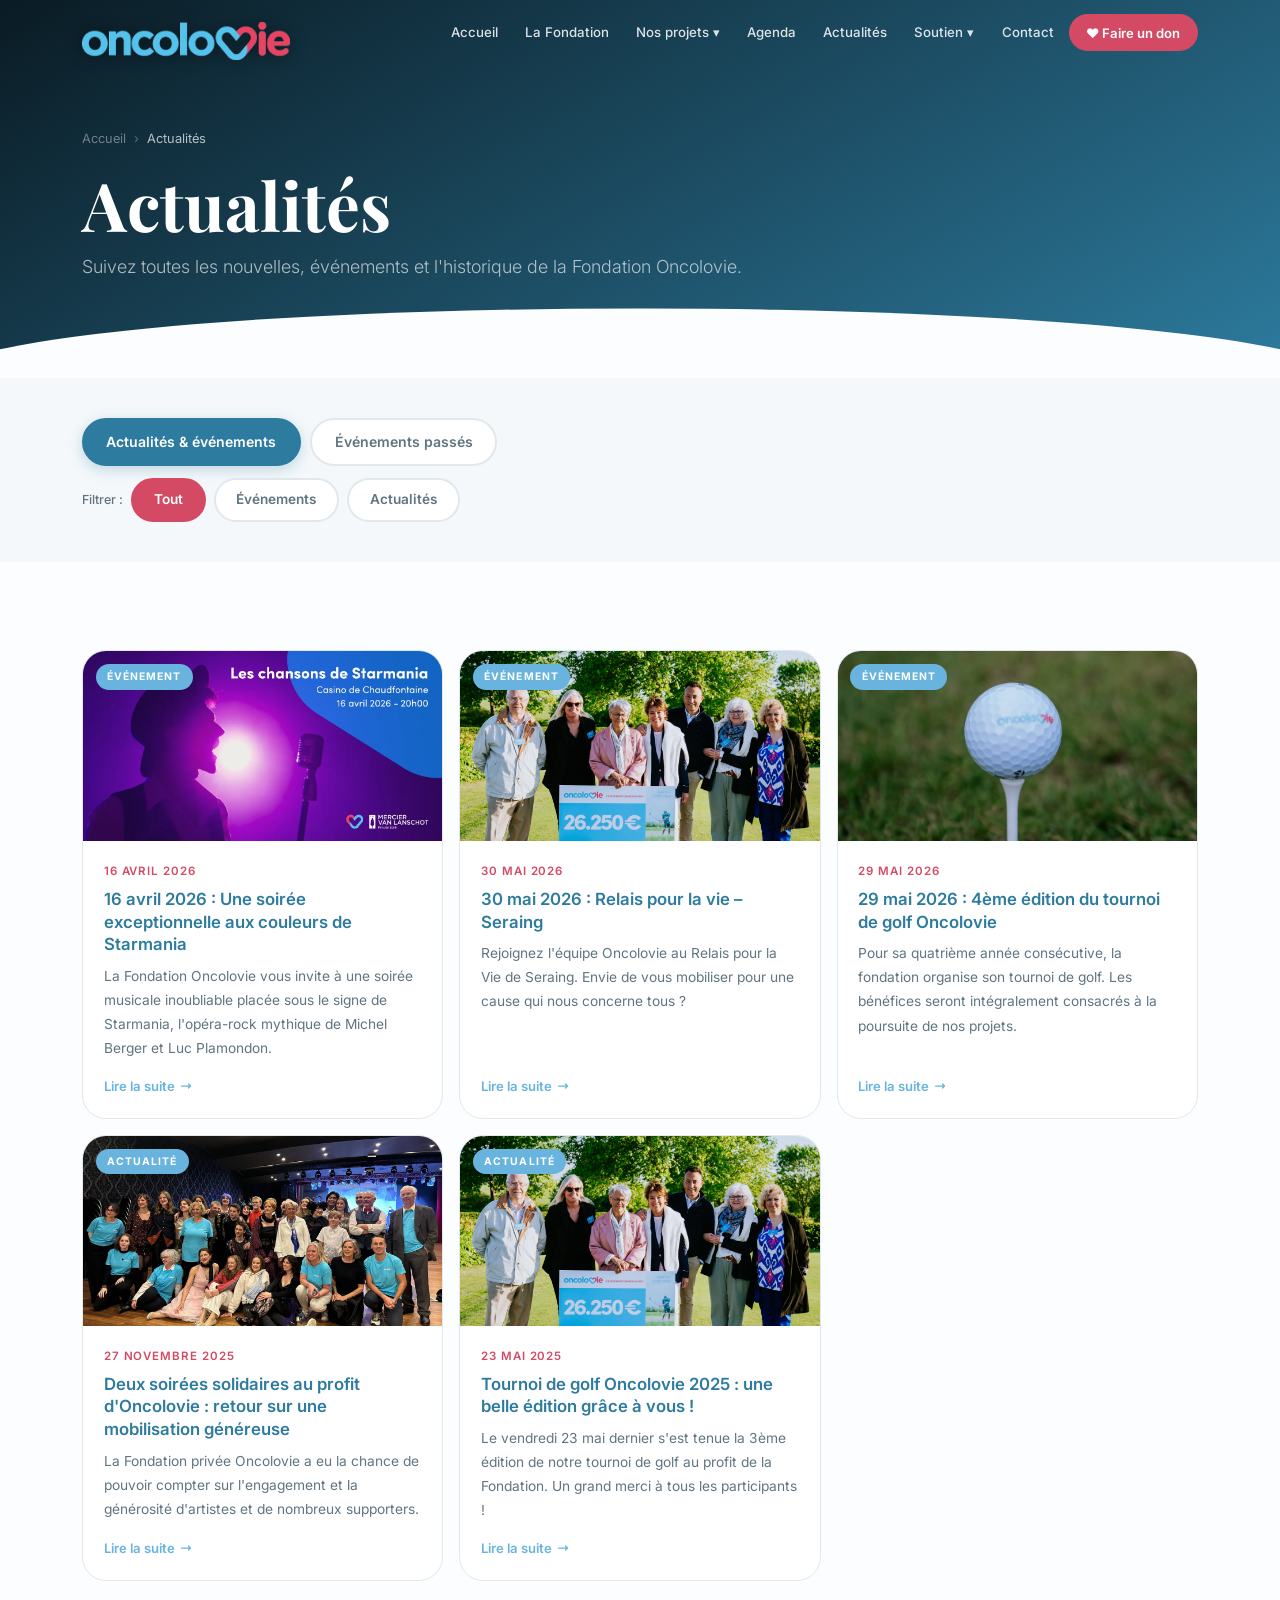
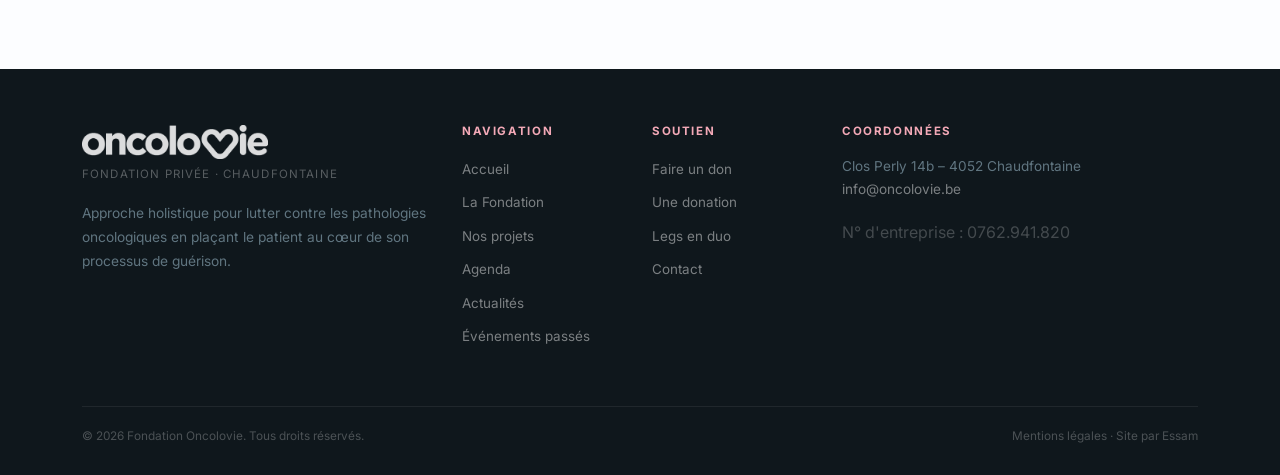
==== commit e910875a: "Resolve merge conflicts: use feature branch versions - CTA section: 2-col layout with cta-don.webp i" ====
--- a/actualites.html
+++ b/actualites.html
@@ -9,8 +9,7 @@
   <link rel="preconnect" href="https://fonts.gstatic.com" crossorigin>
   <link href="https://fonts.googleapis.com/css2?family=Playfair+Display:ital,wght@0,500;0,700;1,500&family=Inter:wght@300;400;500;600&display=swap" rel="stylesheet">
   <link rel="stylesheet" href="style.css">
-
-  <meta name="description" content="Toutes les actualités et événements de la Fondation Oncolovie.">
+  <meta name="description" content="Toutes les actualités, événements à venir et événements passés de la Fondation Oncolovie.">
 </head>
 <body>
 <nav class="nav-wrap" id="nav">
@@ -24,54 +23,100 @@
         <li><a href="index.html">Accueil</a></li>
         <li><a href="la-fondation.html">La Fondation</a></li>
         <li class="has-drop"><a href="projets.html">Nos projets ▾</a><div class="drop">
-      <a href="projets.html#bons-cadeaux">Bons cadeaux – aidants proches</a>
-      <a href="projets.html#soins-palliatifs">Les soins palliatifs</a>
-      <a href="projets.html#psychomotricite">Module de psychomotricité</a>
-      <a href="projets.html#aide-financiere">Aide financière aux parents</a>
-      <a href="projets.html#reflexologie">Réflexologie plantaire</a>
-      <a href="projets.html#bien-etre-had">Bien-être & HAD</a>
-    </div></li>
+          <a href="projets.html#bons-cadeaux">Bons cadeaux – aidants proches</a>
+          <a href="projets.html#soins-palliatifs">Les soins palliatifs</a>
+          <a href="projets.html#psychomotricite">Module de psychomotricité</a>
+          <a href="projets.html#aide-financiere">Aide financière aux parents</a>
+          <a href="projets.html#reflexologie">Réflexologie plantaire</a>
+          <a href="projets.html#bien-etre-had">Bien-être & HAD</a>
+        </div></li>
         <li><a href="agenda.html">Agenda</a></li>
         <li><a href="actualites.html">Actualités</a></li>
-        <li><a href="historique.html">Historique</a></li>
         <li class="has-drop"><a href="soutien.html">Soutien ▾</a><div class="drop">
-      <a href="soutien.html#don">Faites un don</a>
-      <a href="soutien.html#donation">Effectuez une donation</a>
-      <a href="soutien.html#legs">Legs en duo</a>
-    </div></li>
+          <a href="soutien.html#don">Faites un don</a>
+          <a href="soutien.html#donation">Effectuez une donation</a>
+          <a href="soutien.html#legs">Legs en duo</a>
+        </div></li>
         <li><a href="contact.html">Contact</a></li>
         <li><a href="soutien.html#don" class="nav-don">❤ Faire un don</a></li>
       </ul>
     </div>
   </div>
 </nav>
+
 <section class="page-hero">
   <div class="container" style="position:relative;z-index:2;">
     <div class="bc"><a href="index.html">Accueil</a><span>›</span><span class="cur">Actualités</span></div>
     <h1>Actualités</h1>
-    <p class="lead mt-2">Suivez toutes les nouvelles et événements de la Fondation Oncolovie.</p>
+    <p class="lead mt-2">Suivez toutes les nouvelles, événements et l'historique de la Fondation Oncolovie.</p>
   </div>
 </section>
+
 <section class="sec-sm bg-warm">
   <div class="container">
-    <div class="d-flex gap-2 flex-wrap align-items-center">
-      <span style="font-size:.8rem;font-weight:500;color:var(--muted);">Filtrer :</span>
-      <button class="amt on filter-btn" onclick="filter(this,'Tout')">Tout</button>
-      <button class="amt filter-btn" onclick="filter(this,'Événement')">Événements</button>
-      <button class="amt filter-btn" onclick="filter(this,'Actualité')">Actualités</button>
-    </div>
+
+    <!-- Onglets principaux (pill tabs) -->
+    <div style="display:flex;gap:.6rem;flex-wrap:wrap;margin-bottom:.75rem;">
+      <button class="tab-pill active" id="tab-actu" onclick="switchTab('actu')">
+        Actualités &amp; événements
+      </button>
+      <button class="tab-pill" id="tab-hist" onclick="switchTab('hist')">
+        Événements passés
+      </button>
+    </div>
+
+    <!-- Sous-filtres Actualités (visibles par défaut) -->
+    <div id="filters-actu" style="display:flex;gap:.5rem;flex-wrap:wrap;align-items:center;">
+      <span style="font-size:.78rem;font-weight:500;color:var(--muted);">Filtrer :</span>
+      <button class="amt filter-btn on" onclick="filterActu(this,'Tout')">Tout</button>
+      <button class="amt filter-btn" onclick="filterActu(this,'Événement')">Événements</button>
+      <button class="amt filter-btn" onclick="filterActu(this,'Actualité')">Actualités</button>
+    </div>
+
+    <!-- Sous-filtres Événements passés (cachés par défaut) -->
+    <div id="filters-hist" style="display:none;gap:.5rem;flex-wrap:wrap;align-items:center;">
+      <span style="font-size:.78rem;font-weight:500;color:var(--muted);">Filtrer :</span>
+      <button class="amt filter-btn on" onclick="filterHist(this,'Tout')">Tout</button>
+      <button class="amt filter-btn" onclick="filterHist(this,'Golf')">Golf</button>
+      <button class="amt filter-btn" onclick="filterHist(this,'Spectacle')">Spectacles</button>
+      <button class="amt filter-btn" onclick="filterHist(this,'Moto')">Moto</button>
+      <button class="amt filter-btn" onclick="filterHist(this,'Solidarité')">Solidarité</button>
+      <button class="amt filter-btn" onclick="filterHist(this,'Exposition')">Exposition</button>
+    </div>
+
   </div>
 </section>
+
 <section class="sec">
   <div class="container">
-    <div class="row g-3" id="news-all">
-      <div class="col-md-4"><div class="skeleton"></div></div>
-      <div class="col-md-4"><div class="skeleton"></div></div>
-      <div class="col-md-4"><div class="skeleton"></div></div>
-    </div>
-    <div id="no-r" style="display:none;" class="text-center py-5"><p>Aucun article dans cette catégorie.</p></div>
+
+    <!-- Panel Actualités -->
+    <div id="panel-actu">
+      <div class="row g-3" id="news-all">
+        <div class="col-md-4"><div class="skeleton"></div></div>
+        <div class="col-md-4"><div class="skeleton"></div></div>
+        <div class="col-md-4"><div class="skeleton"></div></div>
+      </div>
+      <div id="no-r-actu" style="display:none;" class="text-center py-5">
+        <p>Aucun article dans cette catégorie.</p>
+      </div>
+    </div>
+
+    <!-- Panel Événements passés -->
+    <div id="panel-hist" style="display:none;">
+      <div class="row g-3" id="hist-all">
+        <div class="col-md-4"><div class="skeleton"></div></div>
+        <div class="col-md-4"><div class="skeleton"></div></div>
+        <div class="col-md-4"><div class="skeleton"></div></div>
+      </div>
+      <div id="no-r-hist" style="display:none;" class="text-center py-5">
+        <p>Aucun événement dans cette catégorie.</p>
+      </div>
+    </div>
+
   </div>
 </section>
+
 <footer>
   <div class="container">
     <div class="row gy-4">
@@ -88,7 +133,7 @@
           <li><a href="projets.html">Nos projets</a></li>
           <li><a href="agenda.html">Agenda</a></li>
           <li><a href="actualites.html">Actualités</a></li>
-          <li><a href="historique.html">Historique</a></li>
+          <li><a href="actualites.html#passes">Événements passés</a></li>
         </ul>
       </div>
       <div class="col-6 col-lg-2">
@@ -103,8 +148,8 @@
       <div class="col-lg-4">
         <h5>Coordonnées</h5>
         <p style="font-size:.85rem;">Clos Perly 14b – 4052 Chaudfontaine<br>
-          <a href="mailto:info@oncolovie.be" style="color:rgba(255,255,255,.45);">info@oncolovie.be</a></p>
-        <p style="font-size:.74rem;margin-top:.6rem;color:rgba(255,255,255,.22);">N° d'entreprise : 0762.941.820</p>
+          <a href="mailto:info@oncolovie.be" class="footer-link">info@oncolovie.be</a></p>
+        <p class="foot-nr mt-2">N° d'entreprise : 0762.941.820</p>
       </div>
     </div>
     <div class="foot-bottom">
@@ -113,8 +158,10 @@
     </div>
   </div>
 </footer>
+
 <script src="https://cdn.jsdelivr.net/npm/bootstrap@5.3.3/dist/js/bootstrap.bundle.min.js"></script>
 <script>
+/* ---- NAV ---- */
 const navEl = document.getElementById('nav');
 if(navEl) window.addEventListener('scroll', function(){ navEl.classList.toggle('solid', window.scrollY > 50); });
 
@@ -162,28 +209,53 @@
   entries.forEach(function(e){ if(e.isIntersecting) e.target.classList.add('in'); });
 }, {threshold: 0.1});
 document.querySelectorAll('.fu').forEach(function(el){ obs.observe(el); });
-</script>
-<script>
+
+/* ---- ONGLETS ---- */
+var currentTab = 'actu';
+
+function switchTab(tab){
+  currentTab = tab;
+  /* Onglets */
+  document.getElementById('tab-actu').classList.toggle('active', tab === 'actu');
+  document.getElementById('tab-hist').classList.toggle('active', tab === 'hist');
+  /* Panels */
+  document.getElementById('panel-actu').style.display = tab === 'actu' ? '' : 'none';
+  document.getElementById('panel-hist').style.display = tab === 'hist' ? '' : 'none';
+  /* Sous-filtres — pas de classe Bootstrap, contrôle pur inline */
+  var fa = document.getElementById('filters-actu');
+  var fh = document.getElementById('filters-hist');
+  fa.style.display = tab === 'actu' ? 'flex' : 'none';
+  fh.style.display = tab === 'hist' ? 'flex' : 'none';
+  /* Hash URL */
+  if(tab === 'hist') history.replaceState(null, '', '#passes');
+  else history.replaceState(null, '', window.location.pathname);
+}
+
+/* ---- ACTUALITÉS ---- */
 var allNews = [];
 function fmtDate(s){ return new Date(s).toLocaleDateString('fr-BE',{day:'numeric',month:'long',year:'numeric'}); }
-function buildCard(item){
+
+function buildNewsCard(item){
   var img = item.image
     ? '<div class="news-thumb"><img src="' + item.image + '" alt="' + item.titre + '" loading="lazy"><span class="news-badge">' + item.tag + '</span></div>'
     : '<div class="news-thumb-fallback"></div>';
   return '<div class="col-md-4" data-tag="' + item.tag + '"><div class="news-card">' + img + '<div class="news-body"><div class="news-date">' + fmtDate(item.date) + '</div><h4>' + item.titre + '</h4><p>' + item.extrait + '</p><a href="' + item.lien + '" class="more-link">Lire la suite <svg viewBox="0 0 24 24" fill="none" stroke="currentColor" stroke-width="2.5" style="width:12px;height:12px"><path stroke-linecap="round" stroke-linejoin="round" d="M17 8l4 4m0 0l-4 4m4-4H3"/></svg></a></div></div></div>';
 }
+
 function renderNews(data){
   var g = document.getElementById('news-all');
   if(!g) return;
-  if(!data.length){ g.innerHTML=''; document.getElementById('no-r').style.display='block'; return; }
-  document.getElementById('no-r').style.display='none';
-  g.innerHTML = data.map(buildCard).join('');
-}
-function filter(btn, tag){
-  document.querySelectorAll('.filter-btn').forEach(function(b){ b.classList.remove('on'); });
+  if(!data.length){ g.innerHTML=''; document.getElementById('no-r-actu').style.display='block'; return; }
+  document.getElementById('no-r-actu').style.display='none';
+  g.innerHTML = data.map(buildNewsCard).join('');
+}
+
+function filterActu(btn, tag){
+  document.querySelectorAll('#filters-actu .filter-btn').forEach(function(b){ b.classList.remove('on'); });
   btn.classList.add('on');
   renderNews(tag === 'Tout' ? allNews : allNews.filter(function(n){ return n.tag === tag; }));
 }
+
 fetch('./news.json')
   .then(function(r){ return r.json(); })
   .then(function(d){ allNews = d; renderNews(d); })
@@ -191,6 +263,43 @@
     var g = document.getElementById('news-all');
     if(g) g.innerHTML = '<div class="col-12 text-center py-4"><p>Actualités bientôt disponibles.</p></div>';
   });
+
+/* ---- ÉVÉNEMENTS PASSÉS ---- */
+var allHist = [];
+
+function buildHistCard(item){
+  var img = item.image
+    ? '<div class="news-thumb"><img src="' + item.image + '" alt="' + item.titre + '" loading="lazy"><span class="news-badge">' + item.tag + '</span></div>'
+    : '<div class="news-thumb" style="background:linear-gradient(135deg,var(--rose),var(--rose-l));position:relative;"><span class="news-badge" style="position:absolute;top:.8rem;left:.8rem;">' + item.tag + '</span></div>';
+  return '<div class="col-md-4" data-tag="' + item.tag + '"><div class="news-card">' + img + '<div class="news-body"><div class="news-date">' + fmtDate(item.date) + '</div><h4>' + item.titre + '</h4><p>' + item.extrait + '</p><a href="' + item.lien + '" class="more-link">Lire la suite <svg viewBox="0 0 24 24" fill="none" stroke="currentColor" stroke-width="2.5" style="width:12px;height:12px"><path stroke-linecap="round" stroke-linejoin="round" d="M17 8l4 4m0 0l-4 4m4-4H3"/></svg></a></div></div></div>';
+}
+
+function renderHist(data){
+  var g = document.getElementById('hist-all');
+  if(!g) return;
+  if(!data.length){ g.innerHTML=''; document.getElementById('no-r-hist').style.display='block'; return; }
+  document.getElementById('no-r-hist').style.display='none';
+  g.innerHTML = data.map(buildHistCard).join('');
+}
+
+function filterHist(btn, tag){
+  document.querySelectorAll('#filters-hist .filter-btn').forEach(function(b){ b.classList.remove('on'); });
+  btn.classList.add('on');
+  renderHist(tag === 'Tout' ? allHist : allHist.filter(function(n){ return n.tag === tag; }));
+}
+
+fetch('./historique.json')
+  .then(function(r){ return r.json(); })
+  .then(function(d){ allHist = d; renderHist(d); })
+  .catch(function(){
+    var g = document.getElementById('hist-all');
+    if(g) g.innerHTML = '<div class="col-12 text-center py-4"><p>Historique bientôt disponible.</p></div>';
+  });
+
+/* ---- Activation via hash #passes ---- */
+if(window.location.hash === '#passes'){
+  switchTab('hist');
+}
 </script>
 </body>
-</html>+</html>
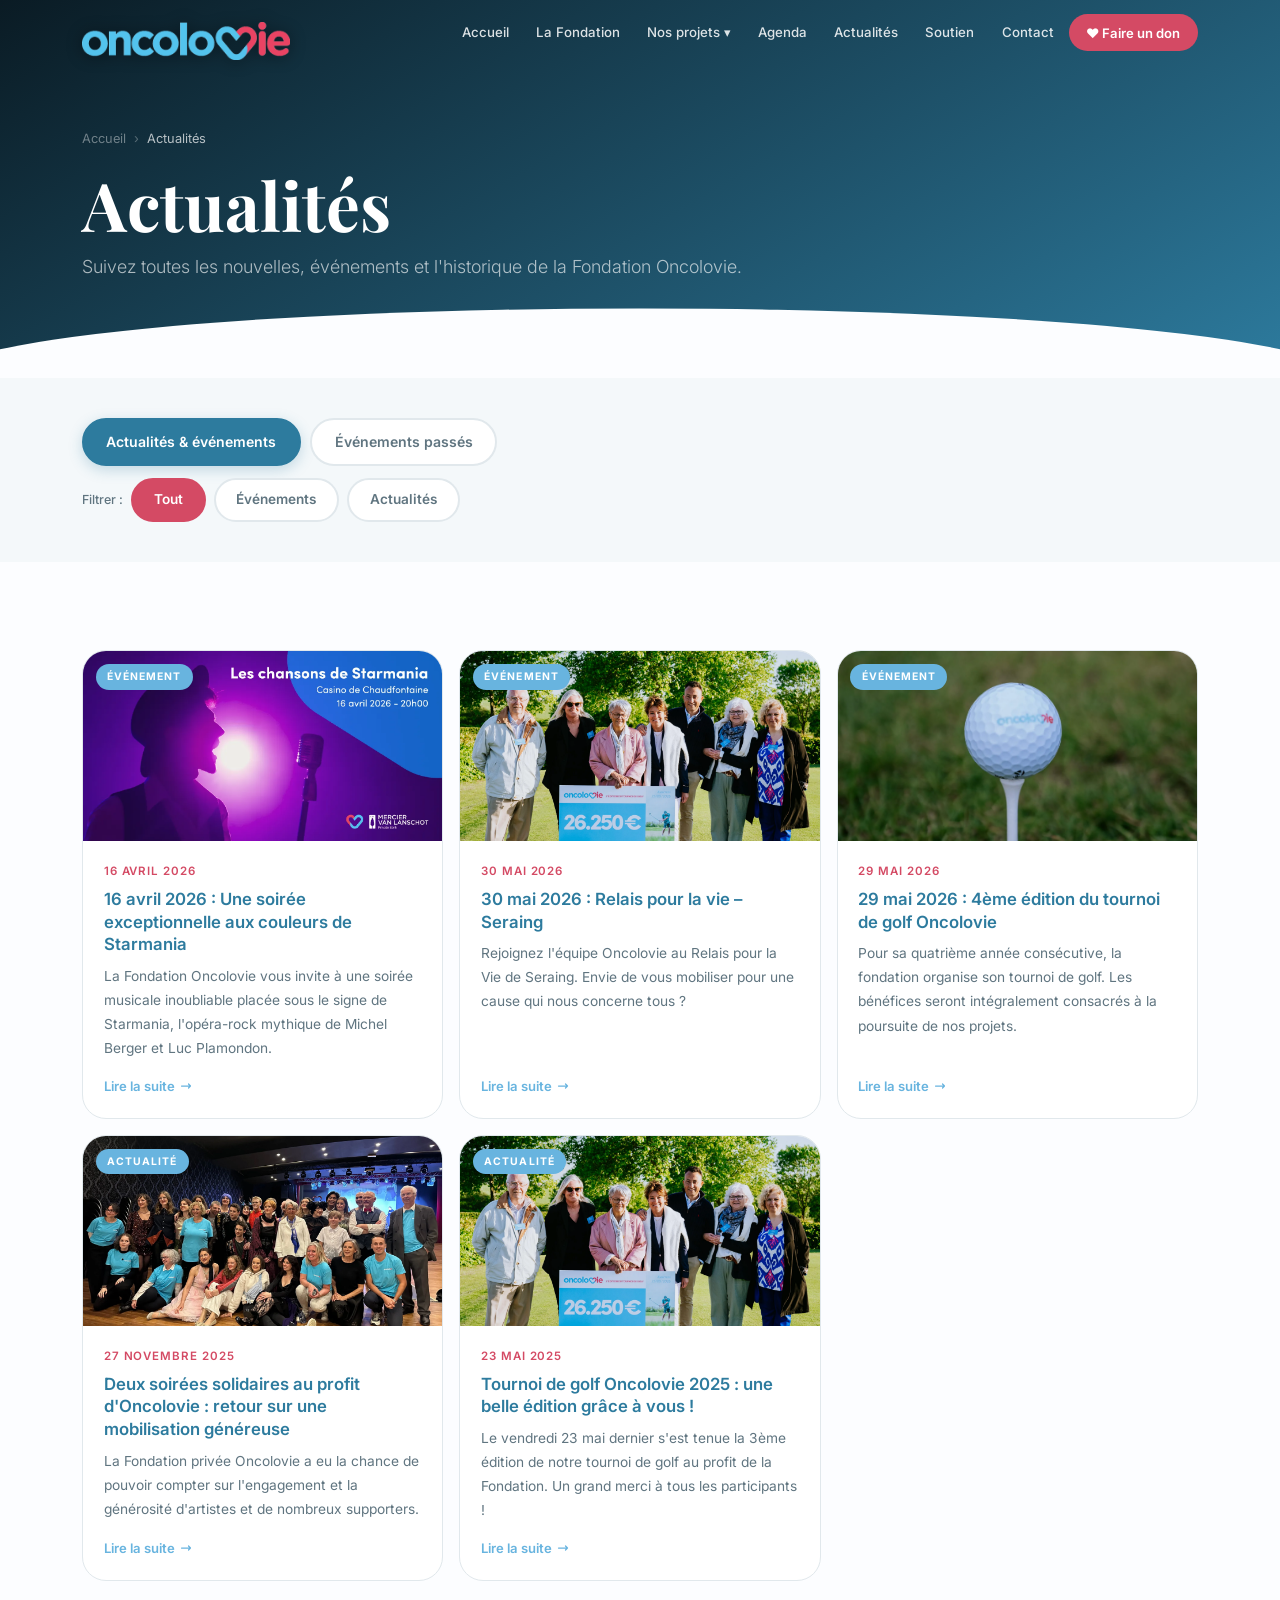
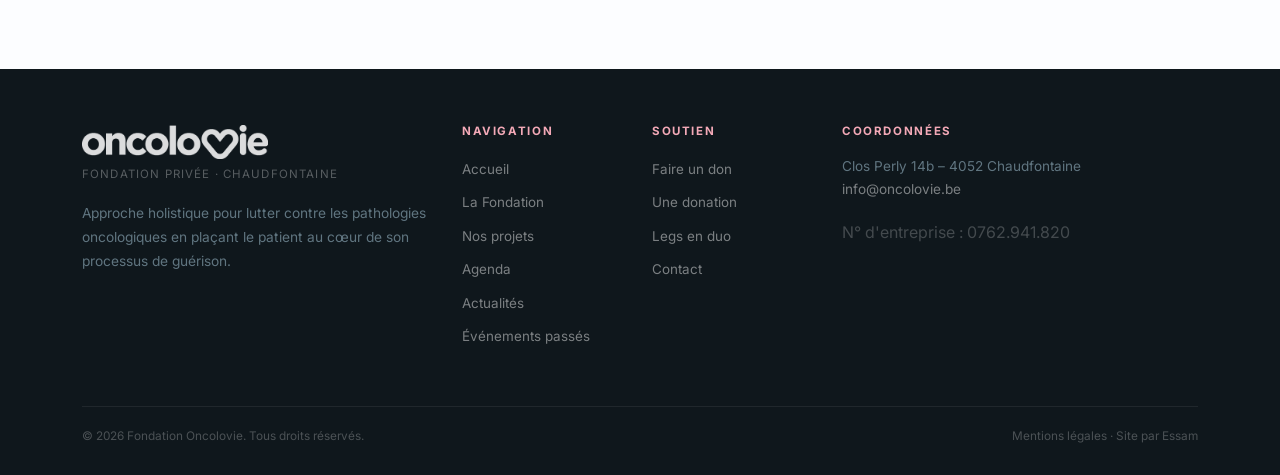
==== commit 7f71d8c2: "Plusieurs corrections : hero image, projets images, nav, la-fondation enrichie - Homepage hero : ima" ====
--- a/actualites.html
+++ b/actualites.html
@@ -32,11 +32,7 @@
         </div></li>
         <li><a href="agenda.html">Agenda</a></li>
         <li><a href="actualites.html">Actualités</a></li>
-        <li class="has-drop"><a href="soutien.html">Soutien ▾</a><div class="drop">
-          <a href="soutien.html#don">Faites un don</a>
-          <a href="soutien.html#donation">Effectuez une donation</a>
-          <a href="soutien.html#legs">Legs en duo</a>
-        </div></li>
+                <li><a href="soutien.html">Soutien</a></li>
         <li><a href="contact.html">Contact</a></li>
         <li><a href="soutien.html#don" class="nav-don">❤ Faire un don</a></li>
       </ul>
--- a/style.css
+++ b/style.css
@@ -126,7 +126,10 @@
 .hero-glow { position: absolute; width: 600px; height: 600px; border-radius: 50%; background: radial-gradient(circle, rgba(212, 74, 100, 0.15) 0%, transparent 70%); right: -100px; top: 50%; transform: translateY(-50%); pointer-events: none; }
 .hero-ring { position: absolute; right: 0; top: 50%; transform: translateY(-50%); width: 500px; height: 500px; border: 1px solid rgba(212, 74, 100, 0.15); border-radius: 50%; pointer-events: none; }
 .hero-ring::before { content: ''; position: absolute; inset: 50px; border: 1px solid rgba(212, 74, 100, 0.08); border-radius: 50%; }
-.hero-content { position: relative; z-index: 2; max-width: 660px; }
+.hero-content { position: relative; z-index: 2; }
+.hero-photo img { width:100%; height:420px; object-fit:cover; border-radius:20px; display:block; box-shadow:0 24px 70px rgba(0,0,0,.5), 0 0 0 1px rgba(212,74,100,.25); }
+.hero-photo { position:relative; }
+.hero-photo::after { content:''; position:absolute; bottom:-12px; right:-12px; width:80px; height:80px; border-radius:12px; background:rgba(212,74,100,.25); z-index:-1; }
 .hero h1 { color: #fff; margin-bottom: 1.3rem; }
 .hero h1 em { font-style: italic; color: var(--gold-l); }
 .hero .lead { color: rgba(255,255,255,.7); max-width: 520px; margin-bottom: 2rem; }
@@ -186,6 +189,11 @@
 .event-info h4 { font-family: var(--font-corps); font-size: 1rem; font-weight: 600; color: var(--rose-d); margin-bottom: .2rem; }
 .event-loc { font-size: .78rem; color: var(--muted); display: flex; align-items: center; gap: .25rem; margin-top: .3rem; }
 .event-loc svg { width: 10px; height: 10px; }
+.event-prix { font-size: .75rem; font-weight: 700; color: var(--gold); margin-top: .35rem; }
+a.event-card { display: block; text-decoration: none; color: inherit; }
+a.event-card:hover .event-inner { box-shadow: var(--shadow); transform: translateY(-2px); }
+.event-inner { background: var(--white); border: 1px solid var(--border); border-radius: var(--radius); overflow: hidden; transition: .25s; }
+.event-inner .event { border: 0; border-radius: 0; padding: .9rem; }
 
 /* ---- DON BANNER ---- */
 .don-banner { background: linear-gradient(135deg, #0A1B24 0%, var(--rose-d) 50%, var(--gold-d) 100%); border-radius: var(--radius-lg); padding: 3.5rem 2.5rem; text-align: center; position: relative; overflow: hidden; }
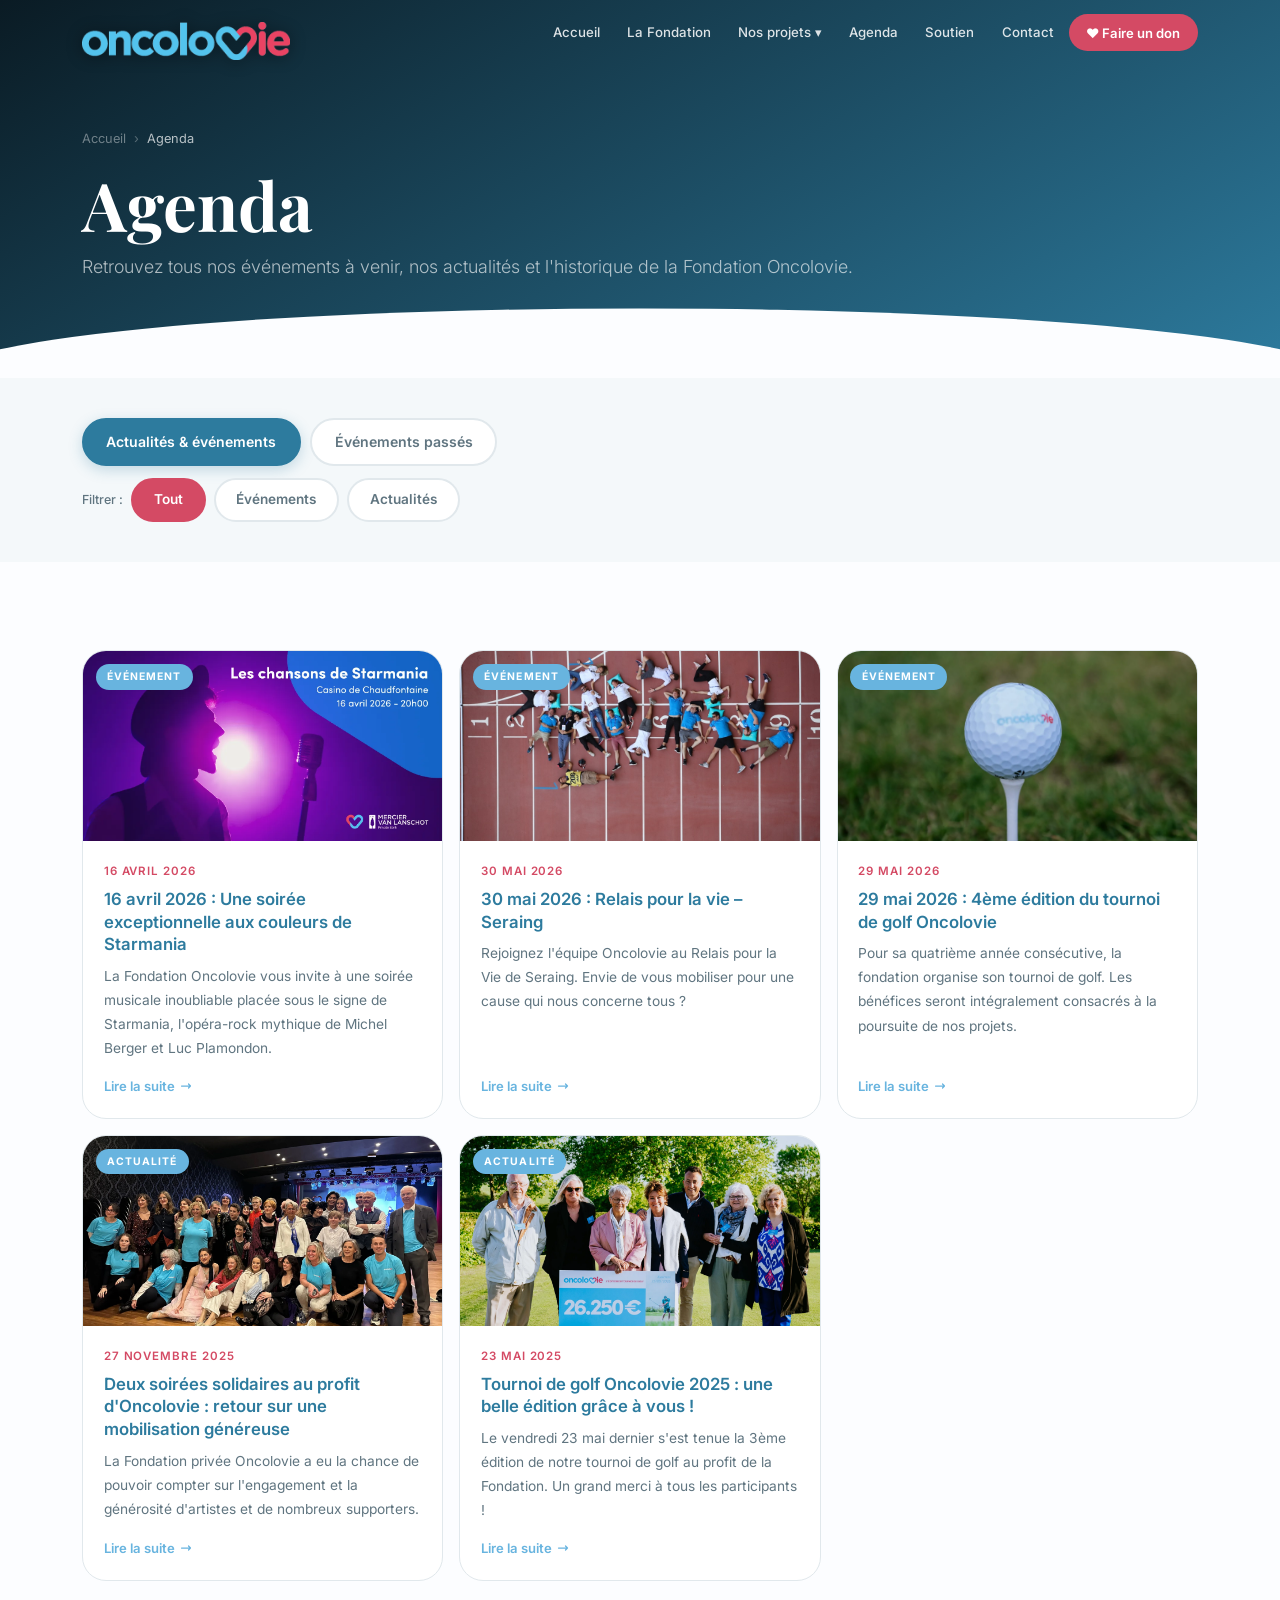
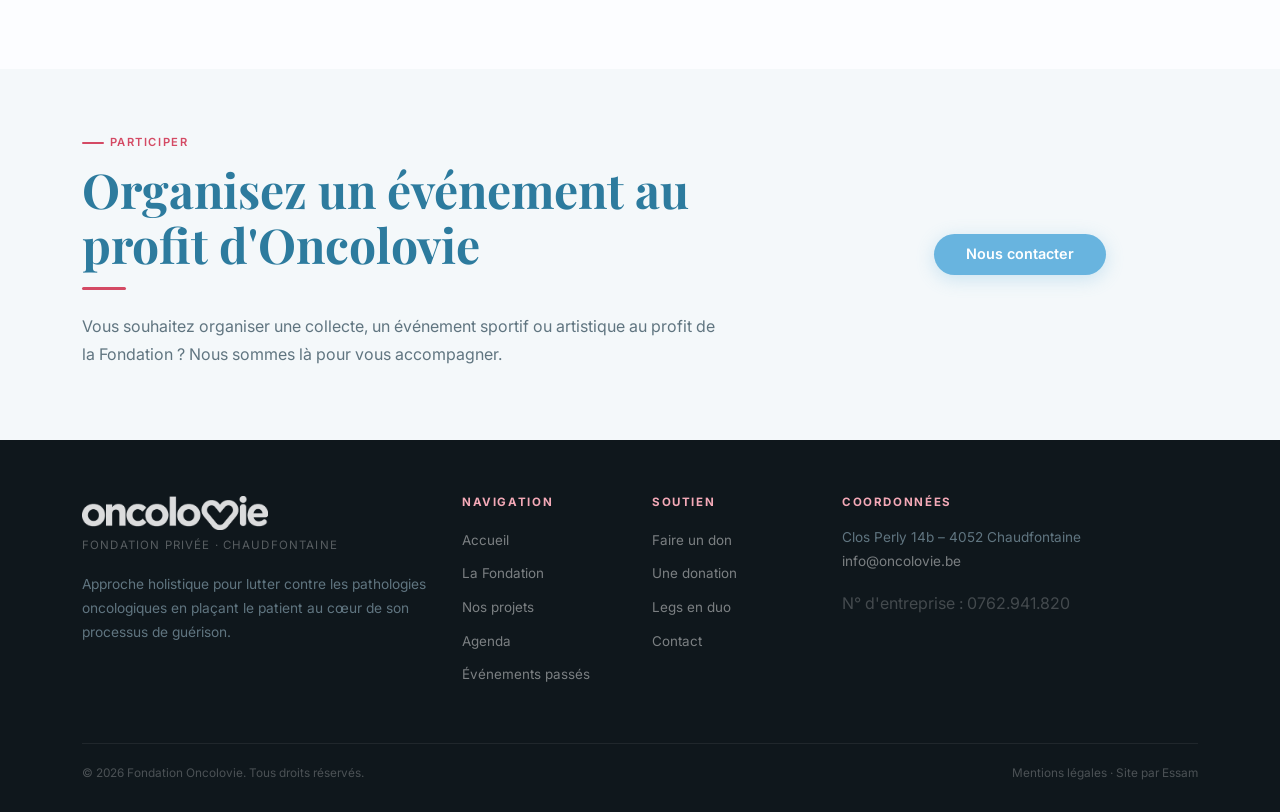
==== commit bafbf5fb: "Fix menu, news pages, hero, events, projets & agenda - Hero: add Hero.webp with gradient fade mask (" ====
--- a/actualites.html
+++ b/actualites.html
@@ -3,7 +3,7 @@
 <head>
   <meta charset="UTF-8">
   <meta name="viewport" content="width=device-width, initial-scale=1.0">
-  <title>Actualités — Fondation Oncolovie</title>
+  <title>Agenda — Fondation Oncolovie</title>
   <link rel="stylesheet" href="https://cdn.jsdelivr.net/npm/bootstrap@5.3.3/dist/css/bootstrap.min.css">
   <link rel="preconnect" href="https://fonts.googleapis.com">
   <link rel="preconnect" href="https://fonts.gstatic.com" crossorigin>
@@ -30,8 +30,7 @@
           <a href="projets.html#reflexologie">Réflexologie plantaire</a>
           <a href="projets.html#bien-etre-had">Bien-être & HAD</a>
         </div></li>
-        <li><a href="agenda.html">Agenda</a></li>
-        <li><a href="actualites.html">Actualités</a></li>
+        <li><a href="actualites.html">Agenda</a></li>
                 <li><a href="soutien.html">Soutien</a></li>
         <li><a href="contact.html">Contact</a></li>
         <li><a href="soutien.html#don" class="nav-don">❤ Faire un don</a></li>
@@ -42,9 +41,9 @@
 
 <section class="page-hero">
   <div class="container" style="position:relative;z-index:2;">
-    <div class="bc"><a href="index.html">Accueil</a><span>›</span><span class="cur">Actualités</span></div>
-    <h1>Actualités</h1>
-    <p class="lead mt-2">Suivez toutes les nouvelles, événements et l'historique de la Fondation Oncolovie.</p>
+    <div class="bc"><a href="index.html">Accueil</a><span>›</span><span class="cur">Agenda</span></div>
+    <h1>Agenda</h1>
+    <p class="lead mt-2">Retrouvez tous nos événements à venir, nos actualités et l'historique de la Fondation Oncolovie.</p>
   </div>
 </section>
 
@@ -113,6 +112,22 @@
   </div>
 </section>
 
+<section class="sec-md bg-warm">
+  <div class="container">
+    <div class="row align-items-center gy-4">
+      <div class="col-lg-7 fu">
+        <div class="tag">Participer</div>
+        <h2>Organisez un événement au profit d'Oncolovie</h2>
+        <div class="divider"></div>
+        <p>Vous souhaitez organiser une collecte, un événement sportif ou artistique au profit de la Fondation ? Nous sommes là pour vous accompagner.</p>
+      </div>
+      <div class="col-lg-4 offset-lg-1 text-center fu d1">
+        <a href="contact.html" class="btn btn-rose">Nous contacter</a>
+      </div>
+    </div>
+  </div>
+</section>
+
 <footer>
   <div class="container">
     <div class="row gy-4">
@@ -127,8 +142,8 @@
           <li><a href="index.html">Accueil</a></li>
           <li><a href="la-fondation.html">La Fondation</a></li>
           <li><a href="projets.html">Nos projets</a></li>
-          <li><a href="agenda.html">Agenda</a></li>
-          <li><a href="actualites.html">Actualités</a></li>
+          
+          <li><a href="actualites.html">Agenda</a></li>
           <li><a href="actualites.html#passes">Événements passés</a></li>
         </ul>
       </div>
--- a/style.css
+++ b/style.css
@@ -97,7 +97,7 @@
 .nav-wrap.solid .hamburger span { background: var(--rose-d); }
 @media (max-width: 991px) {
   .nav-links { display: none; flex-direction: column; position: absolute; top: 100%; left: 0; right: 0; background: rgba(10, 23, 32, 0.97); backdrop-filter: blur(16px); -webkit-backdrop-filter: blur(16px); padding: 1rem 1rem 1.5rem; gap: 0; box-shadow: 0 12px 40px rgba(0,0,0,.35); border-top: 1px solid rgba(255,255,255,.07); }
-  .nav-links.open { display: flex; }
+  .nav-links.open { display: flex; max-height: calc(100svh - 64px); overflow-y: auto; }
   .nav-links li a { color: rgba(255,255,255,.75) !important; padding: .7rem 1rem; border-radius: 8px; }
   .nav-links li a:hover { color: #fff !important; background: rgba(255,255,255,.08) !important; }
   .drop { position: static; box-shadow: none; border: none; padding: 0 0 .5rem 1rem; background: transparent; }
@@ -127,9 +127,8 @@
 .hero-ring { position: absolute; right: 0; top: 50%; transform: translateY(-50%); width: 500px; height: 500px; border: 1px solid rgba(212, 74, 100, 0.15); border-radius: 50%; pointer-events: none; }
 .hero-ring::before { content: ''; position: absolute; inset: 50px; border: 1px solid rgba(212, 74, 100, 0.08); border-radius: 50%; }
 .hero-content { position: relative; z-index: 2; }
-.hero-photo img { width:100%; height:420px; object-fit:cover; border-radius:20px; display:block; box-shadow:0 24px 70px rgba(0,0,0,.5), 0 0 0 1px rgba(212,74,100,.25); }
+.hero-photo img { width:100%; height:460px; object-fit:cover; object-position:top center; border-radius:20px; display:block; box-shadow:0 24px 70px rgba(0,0,0,.5); -webkit-mask-image:linear-gradient(to bottom, black 50%, transparent 92%); mask-image:linear-gradient(to bottom, black 50%, transparent 92%); }
 .hero-photo { position:relative; }
-.hero-photo::after { content:''; position:absolute; bottom:-12px; right:-12px; width:80px; height:80px; border-radius:12px; background:rgba(212,74,100,.25); z-index:-1; }
 .hero h1 { color: #fff; margin-bottom: 1.3rem; }
 .hero h1 em { font-style: italic; color: var(--gold-l); }
 .hero .lead { color: rgba(255,255,255,.7); max-width: 520px; margin-bottom: 2rem; }
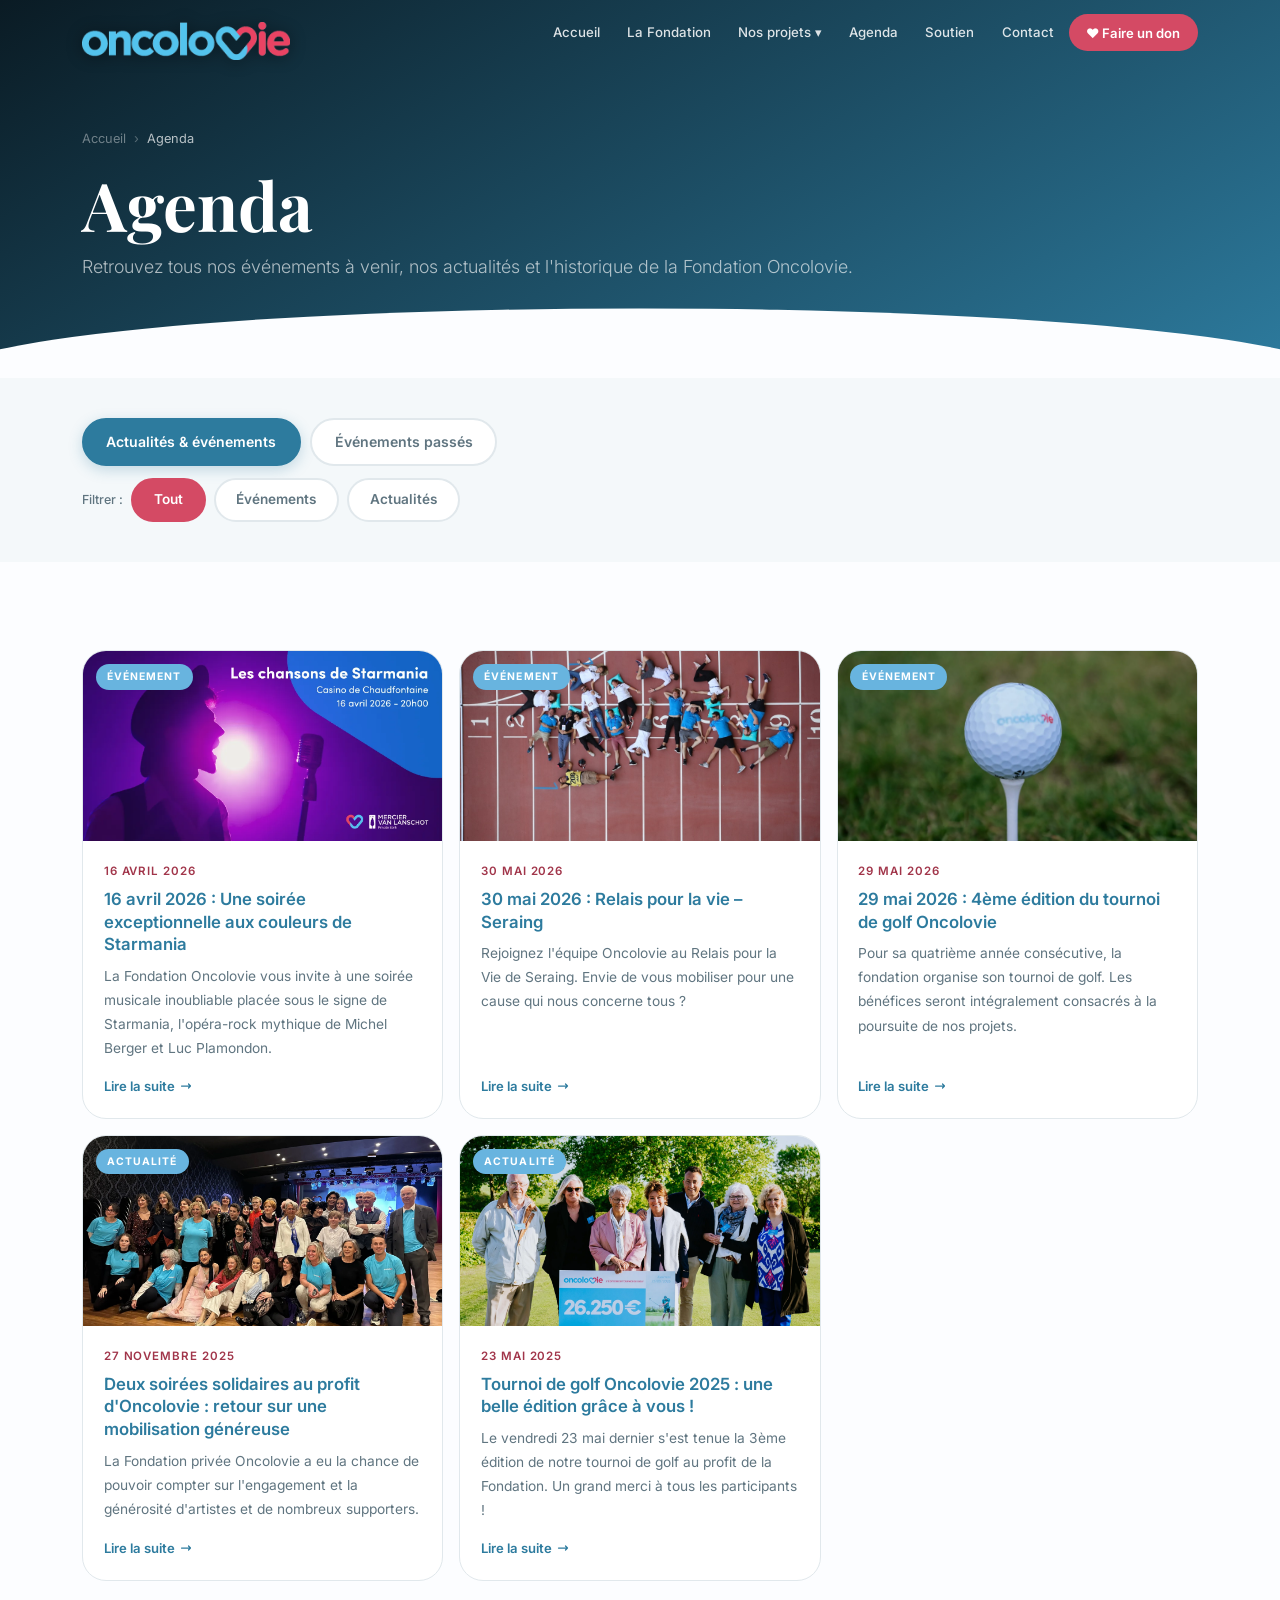
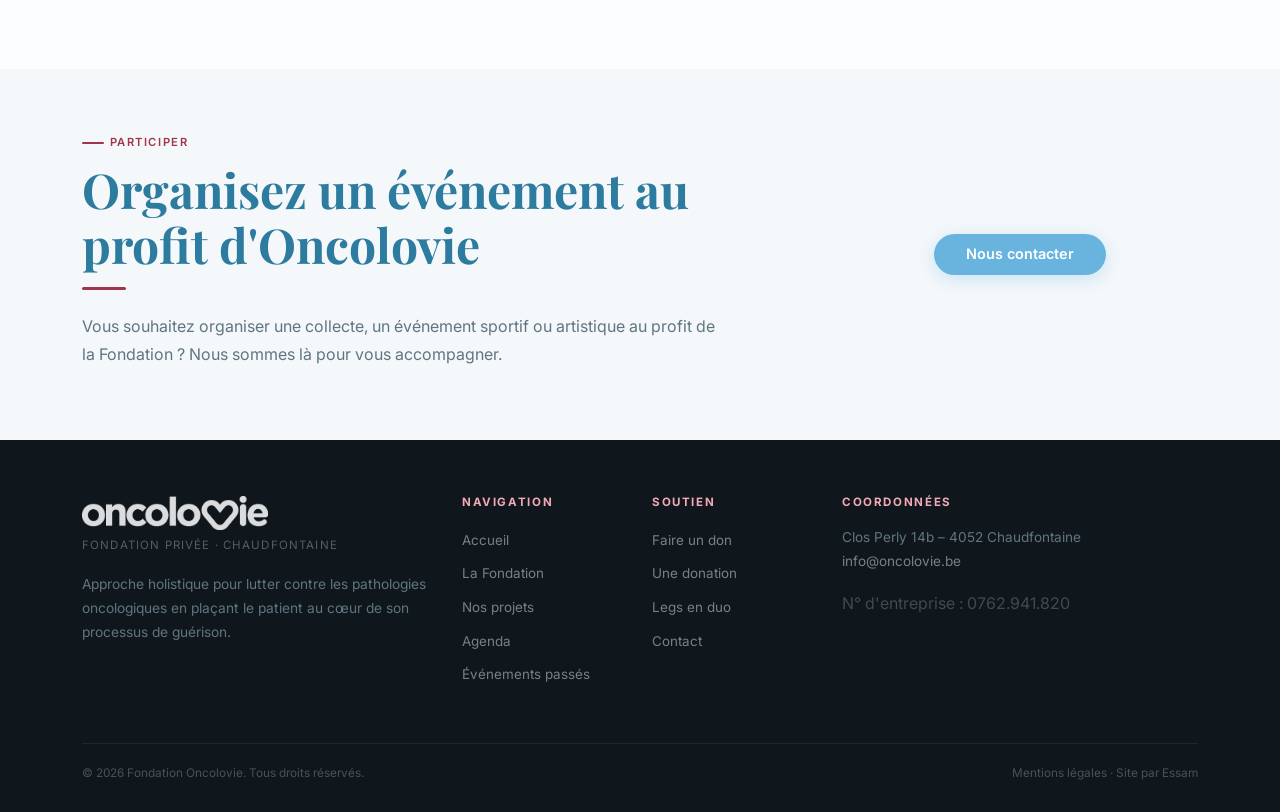
==== commit a32f8c3c: "Fix accessibility contrast & add favicon - Links: use --rose-d (#2D7B9E, 4.73:1) instead of --rose (" ====
--- a/actualites.html
+++ b/actualites.html
@@ -2,6 +2,7 @@
 <html lang="fr">
 <head>
   <meta charset="UTF-8">
+  <link rel="icon" href="images/Logo.png" type="image/png">
   <meta name="viewport" content="width=device-width, initial-scale=1.0">
   <title>Agenda — Fondation Oncolovie</title>
   <link rel="stylesheet" href="https://cdn.jsdelivr.net/npm/bootstrap@5.3.3/dist/css/bootstrap.min.css">
--- a/style.css
+++ b/style.css
@@ -44,16 +44,16 @@
 h3 { font-size: clamp(1.4rem, 2.5vw, 2rem); font-weight: 500; }
 h4 { font-size: 1.15rem; font-weight: 600; font-family: var(--font-corps); }
 p  { color: var(--muted); line-height: 1.75; }
-a  { color: var(--rose); text-decoration: none; transition: .25s; }
-a:hover { color: var(--gold); }
+a  { color: var(--rose-d); text-decoration: none; transition: .25s; }
+a:hover { color: var(--gold-d); }
 .lead { font-size: 1.12rem; font-weight: 300; color: var(--muted); }
 img { max-width: 100%; }
 
 /* ---- UTILITAIRES ---- */
-.tag { display: inline-flex; align-items: center; gap: .35rem; font-size: .7rem; font-weight: 600; letter-spacing: .14em; text-transform: uppercase; color: var(--gold); margin-bottom: .6rem; }
-.tag::before { content: ''; display: block; width: 22px; height: 2px; background: var(--gold); border-radius: 2px; }
+.tag { display: inline-flex; align-items: center; gap: .35rem; font-size: .7rem; font-weight: 600; letter-spacing: .14em; text-transform: uppercase; color: var(--gold-d); margin-bottom: .6rem; }
+.tag::before { content: ''; display: block; width: 22px; height: 2px; background: var(--gold-d); border-radius: 2px; }
 .tag.center { justify-content: center; }
-.divider { width: 44px; height: 3px; background: var(--gold); border-radius: 2px; margin: .9rem 0 1.4rem; }
+.divider { width: 44px; height: 3px; background: var(--gold-d); border-radius: 2px; margin: .9rem 0 1.4rem; }
 .divider.center { margin-left: auto; margin-right: auto; }
 .sec    { padding: 5.5rem 0; }
 .sec-sm { padding: 2.5rem 0; }
@@ -170,10 +170,10 @@
 .news-thumb-fallback { height: 190px; background: linear-gradient(135deg, var(--rose), var(--rose-l)); }
 .news-badge { position: absolute; top: .8rem; left: .8rem; background: var(--rose); color: #fff; font-size: .65rem; font-weight: 700; letter-spacing: .1em; text-transform: uppercase; padding: .25rem .7rem; border-radius: 50px; }
 .news-body { padding: 1.3rem; flex: 1; display: flex; flex-direction: column; }
-.news-date { font-size: .72rem; font-weight: 600; letter-spacing: .08em; text-transform: uppercase; color: var(--gold); margin-bottom: .4rem; }
+.news-date { font-size: .72rem; font-weight: 600; letter-spacing: .08em; text-transform: uppercase; color: var(--gold-d); margin-bottom: .4rem; }
 .news-body h4 { color: var(--rose-d); font-size: 1.05rem; margin-bottom: .5rem; line-height: 1.35; }
 .news-body p { font-size: .86rem; flex: 1; margin-bottom: .9rem; }
-.more-link { font-size: .82rem; font-weight: 600; color: var(--rose); display: inline-flex; align-items: center; gap: .3rem; margin-top: auto; }
+.more-link { font-size: .82rem; font-weight: 600; color: var(--rose-d); display: inline-flex; align-items: center; gap: .3rem; margin-top: auto; }
 .more-link svg { width: 12px; height: 12px; transition: .2s; }
 .news-card:hover .more-link svg { transform: translateX(4px); }
 .skeleton { background: linear-gradient(90deg, var(--cream2) 25%, var(--border) 50%, var(--cream2) 75%); background-size: 200% 100%; animation: shim 1.4s infinite; border-radius: var(--radius-lg); height: 290px; }
@@ -188,7 +188,7 @@
 .event-info h4 { font-family: var(--font-corps); font-size: 1rem; font-weight: 600; color: var(--rose-d); margin-bottom: .2rem; }
 .event-loc { font-size: .78rem; color: var(--muted); display: flex; align-items: center; gap: .25rem; margin-top: .3rem; }
 .event-loc svg { width: 10px; height: 10px; }
-.event-prix { font-size: .75rem; font-weight: 700; color: var(--gold); margin-top: .35rem; }
+.event-prix { font-size: .75rem; font-weight: 700; color: var(--gold-d); margin-top: .35rem; }
 a.event-card { display: block; text-decoration: none; color: inherit; }
 a.event-card:hover .event-inner { box-shadow: var(--shadow); transform: translateY(-2px); }
 .event-inner { background: var(--white); border: 1px solid var(--border); border-radius: var(--radius); overflow: hidden; transition: .25s; }
